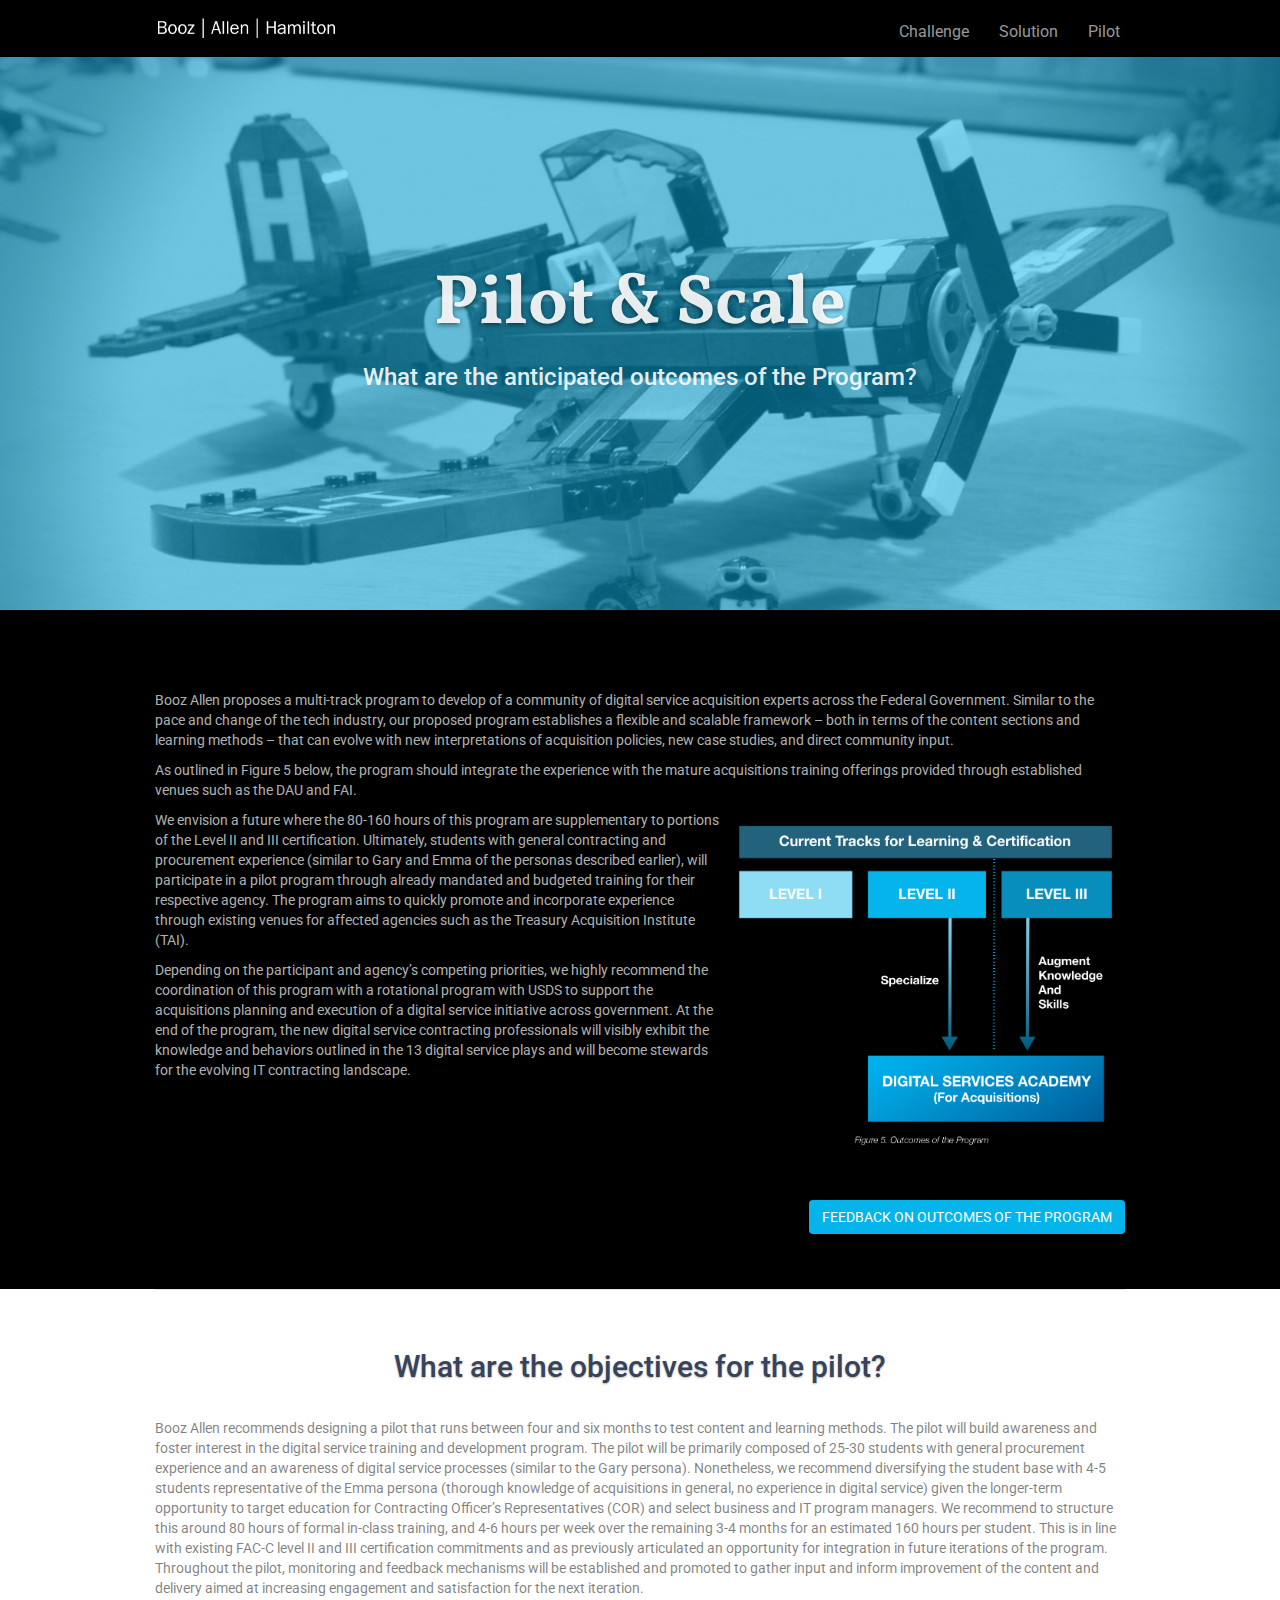
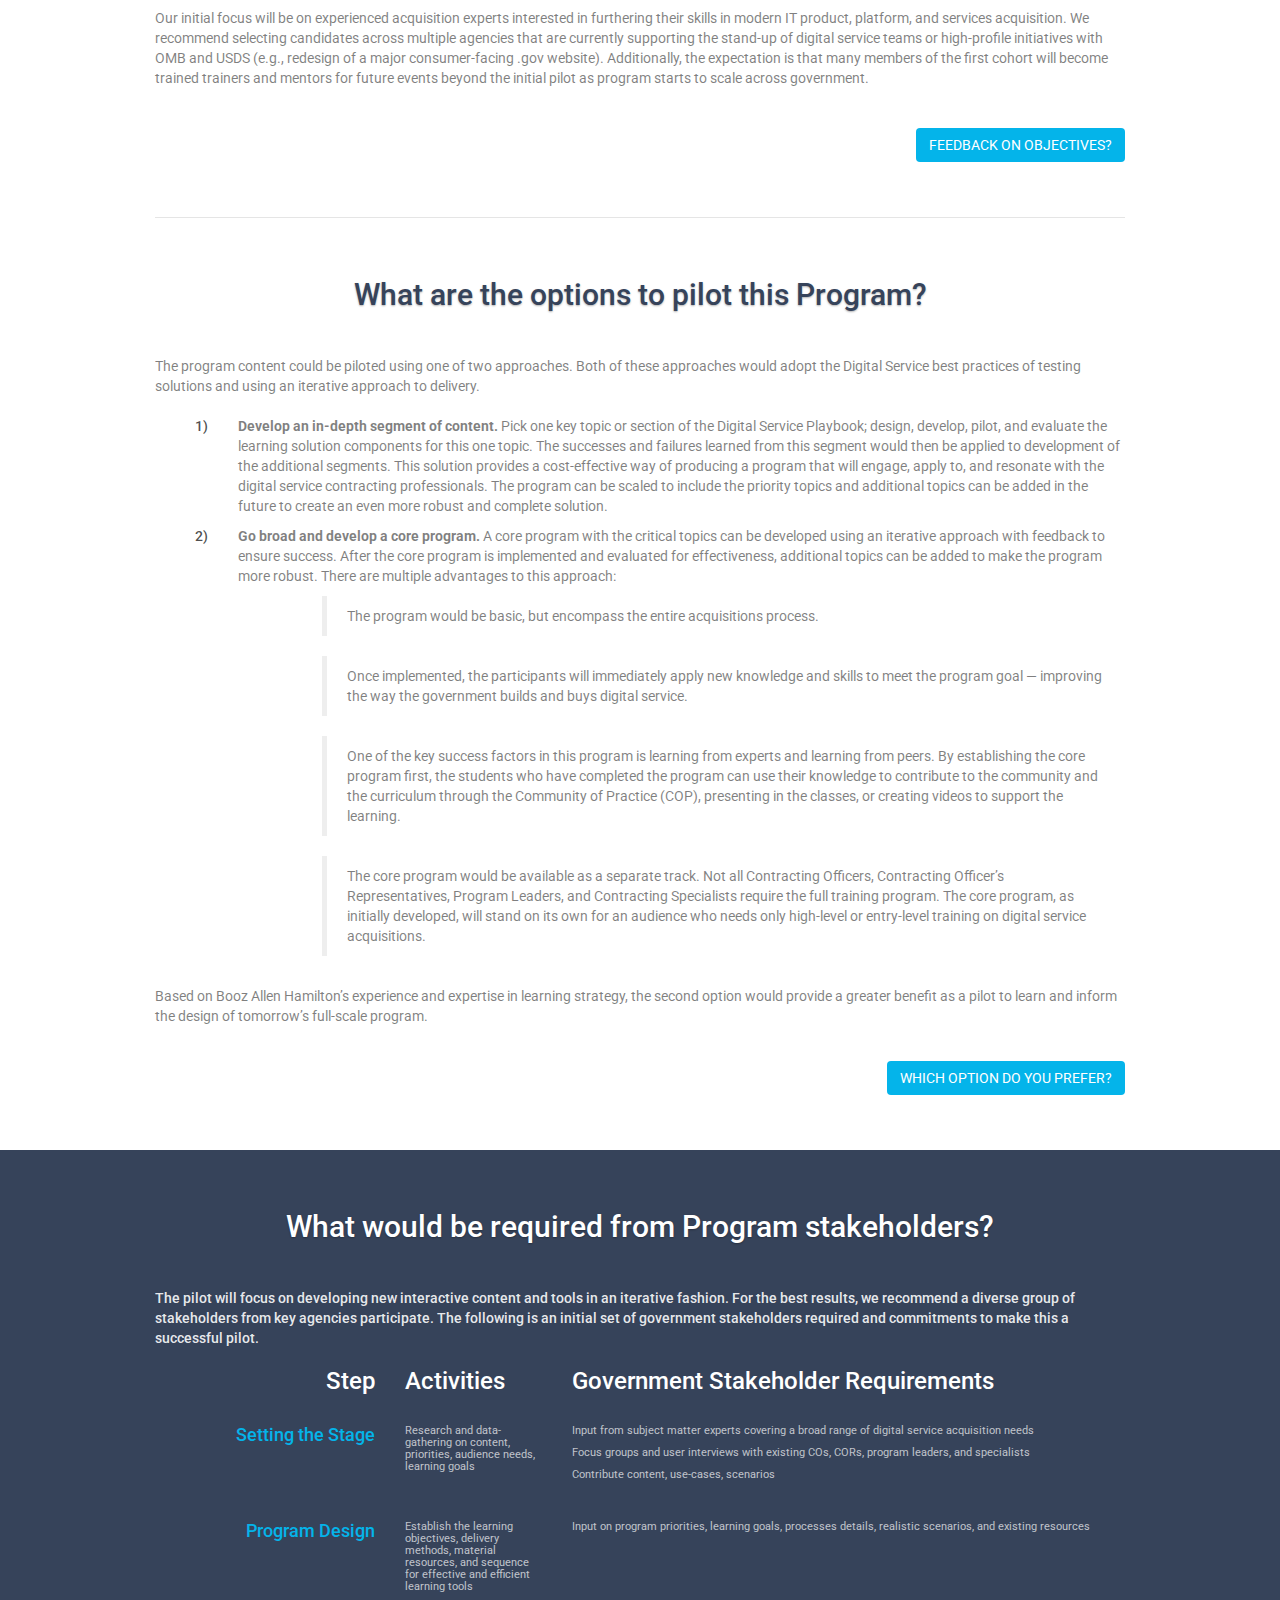
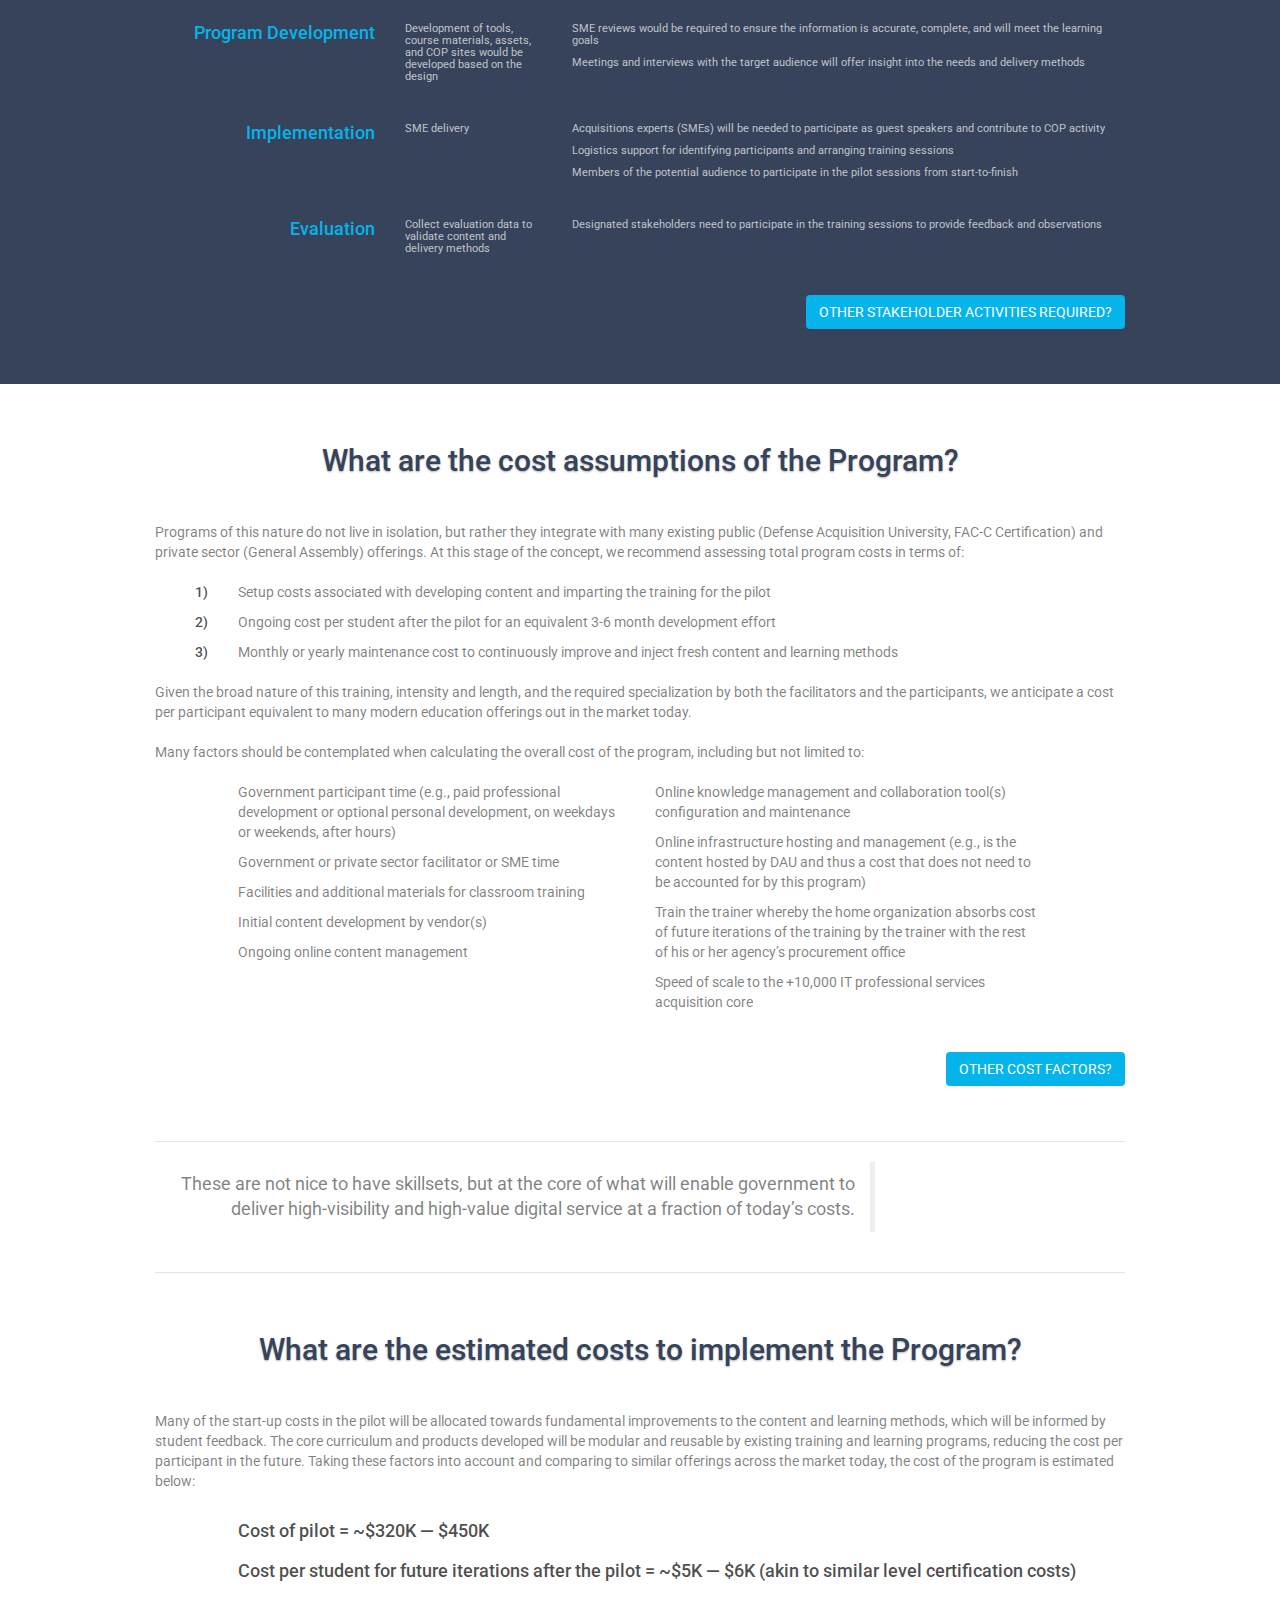
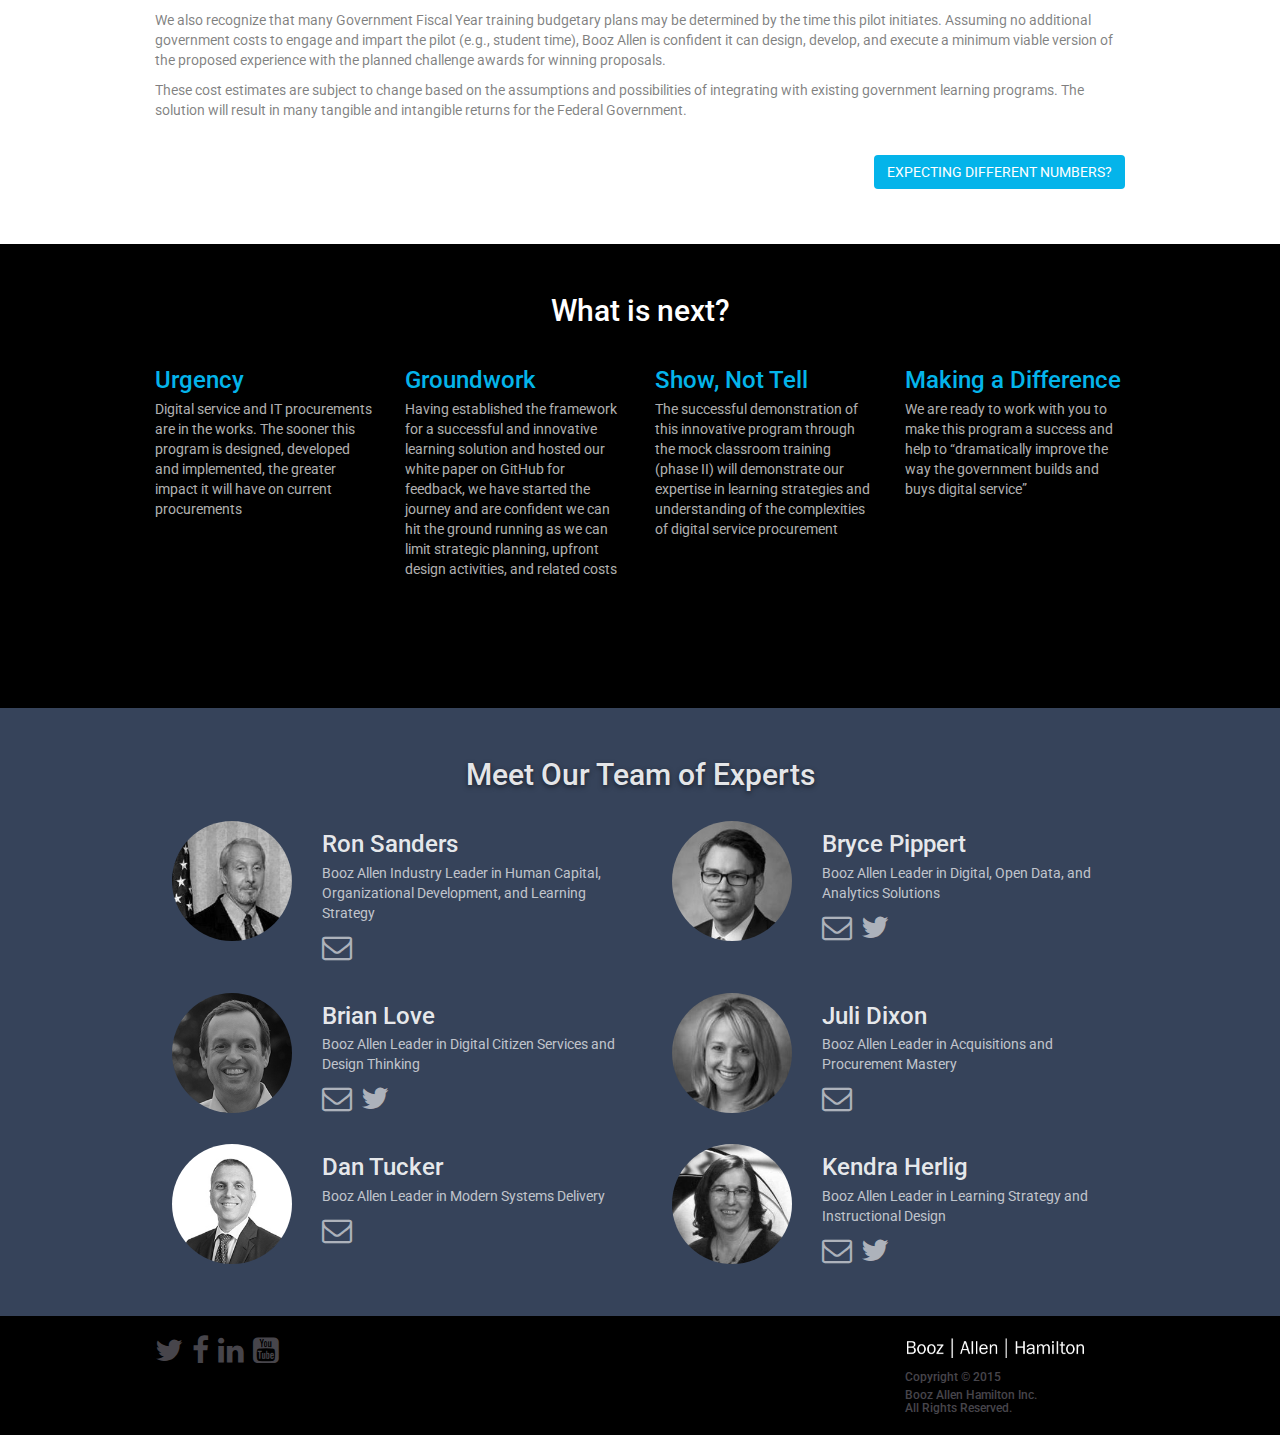
==== pilot.html @ 26b8531f "initial site upload" ====
<!doctype html>
<html>
<head>
    <meta charset="utf-8">
    <meta name="keywords" content="">
    <meta name="description" content="">
    <link rel="shortcut icon" type="image/png" href="favicon.png" />
    <meta name="viewport" content="width=device-width, initial-scale=1, user-scalable=0">
    <link rel="stylesheet" type="text/css" href="./css/bootstrap.css">
    <link rel="stylesheet" id="ppstyle" type="text/css" href="style.css">
    <link rel='stylesheet' href='./css/font-awesome.min.css'/><link href='http://fonts.googleapis.com/css?family=Roboto&subset=latin,latin-ext' rel='stylesheet' type='text/css'>
<link href='http://fonts.googleapis.com/css?family=Vollkorn&subset=latin,latin-ext' rel='stylesheet' type='text/css'>
    <script src="./js/jquery-2.1.0.min.js"></script>
    <script src="./js/bootstrap.js"></script>
    <script src="./js/blocs.js"></script>
    
    <title>Pilot - Digital Academy</title>
</head>
<body>
<!-- Main container -->
<div class="page-container">
    <!-- Navigation Bloc --><div id="b-nav" class="bloc-container">
	<div id="bloc-nav" class="d-mode">
		<div class="bloc bgc-black d-bloc" id="nav-bloc">
			<div class="container">
				<nav class="navbar row">
					<div class="navbar-header">
						<a class="navbar-brand" href="index.html"><img src="img/booz-allen-logo.png" height="25px" /></a>
						<button id="nav-toggle" type="button" class="ui-navbar-toggle navbar-toggle" data-toggle="collapse" data-target=".navbar-1">
							<span class="sr-only">Toggle navigation</span><span class="icon-bar"></span><span class="icon-bar"></span><span class="icon-bar"></span>
						</button>
					</div>
					<div class="collapse navbar-collapse navbar-1">
						<ul class="site-navigation nav navbar-nav">
							<li>
								<a href="index.html">Challenge</a>
							</li>
							<li>
								<a href="solution.html">Solution</a>
							</li>
							<li>
								<a href="pilot.html">Pilot</a>
							</li>
						</ul>
					</div>
				</nav>
			</div>
		</div>
	</div>
</div><!-- Navigation Bloc END --><!-- home-hero --><div class="bloc bgc-black b-parallax bg-pilot-blue3 d-bloc" id="home-hero">
	<div class="container bloc-xxl">
		<div class="row">
			<div class="col-sm-12">
				<h1 class="mg-md text-center  lg-shadow">
					<strong>Pilot &amp; Scale</strong>
				</h1>
				<h3 class="mg-md text-center">
					What are the anticipated outcomes of the Program?
				</h3>
			</div>
		</div>
	</div>
</div><!-- home-hero END --><!-- main-one --><div class="bloc bgc-black d-bloc" id="main-one">
	<div class="container bloc-md">
		<div class="row voffset">
			<div class="col-sm-12">
				<p class="text-left">
					Booz Allen proposes a multi-track program to develop of a community of digital service acquisition experts across the Federal Government. Similar to the pace and change of the tech industry, our proposed program establishes a flexible and scalable framework – both in terms of the content sections and learning methods – that can evolve with new interpretations of acquisition policies, new case studies, and direct community input.
				</p>
				<p class="text-left">
					As outlined in Figure 5 below, the program should integrate the experience with the mature acquisitions training offerings provided through established venues such as the DAU and FAI.
				</p><img src="img/OFPP-graphics-fig5-v11-02.png" class="img-responsive pull-right" width="400px" />
				<p class="text-left">
					We envision a future where the 80-160 hours of this program are supplementary to portions of the Level II and III certification. Ultimately, students with general contracting and procurement experience (similar to Gary and Emma of the personas described earlier), will participate in a pilot program through already mandated and budgeted training for their respective agency. The program aims to quickly promote and incorporate experience through existing venues for affected agencies such as the Treasury Acquisition Institute (TAI).
				</p>
				<p class="text-left">
					Depending on the participant and agency&rsquo;s competing priorities, we highly recommend the coordination of this program with a rotational program with USDS to support the acquisitions planning and execution of a digital service initiative across government. At the end of the program, the new digital service contracting professionals will visibly exhibit the knowledge and behaviors outlined in the 13 digital service plays and will become stewards for the evolving IT contracting landscape.
				</p>
			</div>
		</div>
		<div class="row voffset">
			<div class="col-sm-12">
				<a href="http://www.post.com/" class="btn  pull-right btn-cyan-process" data-placement="top" data-toggle="tooltip" title="Submit them here!" target="_blank">FEEDBACK ON OUTCOMES OF THE PROGRAM</a>
			</div>
		</div>
	</div>
</div><!-- main-one END --><!-- bloc-28 --><div class="bloc bgc-white l-bloc" id="bloc-28">
	<div class="container bloc-md b-divider">
		<div class="row">
			<div class="col-sm-12">
				<h2 class="text-center sm-shadow mg-sm tc-charcoal">
					What are the objectives for the pilot?
				</h2>
			</div>
		</div>
		<div class="row voffset">
			<div class="col-sm-12">
				<p class="text-left">
					Booz Allen recommends designing a pilot that runs between four and six months to test content and learning methods. The pilot will build awareness and foster interest in the digital service training and development program. The pilot will be primarily composed of 25-30 students with general procurement experience and an awareness of digital service processes (similar to the Gary persona). Nonetheless, we recommend diversifying the student base with 4-5 students representative of the Emma persona (thorough knowledge of acquisitions in general, no experience in digital service) given the longer-term opportunity to target education for Contracting Officer&rsquo;s Representatives (COR) and select business and IT program managers. We recommend to structure this around 80 hours of formal in-class training, and 4-6 hours per week over the remaining 3-4 months for an estimated 160 hours per student. This is in line with existing FAC-C level II and III certification commitments and as previously articulated an opportunity for integration in future iterations of the program. Throughout the pilot, monitoring and feedback mechanisms will be established and promoted to gather input and inform improvement of the content and delivery aimed at increasing engagement and satisfaction for the next iteration.
				</p>
				<p class="text-left">
					Our initial focus will be on experienced acquisition experts interested in furthering their skills in modern IT product, platform, and services acquisition. We recommend selecting candidates across multiple agencies that are currently supporting the stand-up of digital service teams or high-profile initiatives with OMB and USDS (e.g., redesign of a major consumer-facing .gov website). Additionally, the expectation is that many members of the first cohort will become trained trainers and mentors for future events beyond the initial pilot as program starts to scale across government.
				</p>
			</div>
		</div>
		<div class="row voffset">
			<div class="col-sm-12">
				<a href="http://www.post.com/" class="btn  pull-right btn-cyan-process" data-placement="top" data-toggle="tooltip" title="Submit them here!" target="_blank">FEEDBACK ON OBJECTIVES?</a>
			</div>
		</div>
	</div>
</div><!-- bloc-28 END --><!-- bloc-29 --><div class="bloc bgc-white l-bloc" id="bloc-29">
	<div class="container bloc-md">
		<div class="row">
			<div class="col-sm-12">
				<h2 class="text-center sm-shadow mg-sm tc-charcoal">
					What are the options to pilot this Program?
				</h2>
			</div>
		</div>
		<div class="row voffset">
			<div class="col-sm-12">
				<p class="text-left mg-md ">
					The program content could be piloted using one of two approaches. Both of these approaches would adopt the Digital Service best practices of testing solutions and using an iterative approach to delivery.
				</p>
			</div>
		</div>
		<div class="row">
			<div class="col-sm-1">
				<h4 class="text-right mg-clear ">
					1)
				</h4>
			</div>
			<div class="col-sm-11">
				<p class="text-left ">
					<strong>Develop an in-depth segment of content.</strong> Pick one key topic or section of the Digital Service Playbook; design, develop, pilot, and evaluate the learning solution components for this one topic. The successes and failures learned from this segment would then be applied to development of the additional segments. This solution provides a cost-effective way of producing a program that will engage, apply to, and resonate with the digital service contracting professionals. The program can be scaled to include the priority topics and additional topics can be added in the future to create an even more robust and complete solution.
				</p>
			</div>
		</div>
		<div class="row">
			<div class="col-sm-1">
				<h4 class="text-right mg-clear ">
					2)
				</h4>
			</div>
			<div class="col-sm-11">
				<p class="text-left ">
					<strong>Go broad and develop a core program.</strong> A core program with the critical topics can be developed using an iterative approach with feedback to ensure success. After the core program is implemented and evaluated for effectiveness, additional topics can be added to make the program more robust. There are multiple advantages to this approach:
				</p>
			</div>
		</div>
		<div class="row">
			<div class="col-sm-2">
				<h4 class="text-right mg-clear ">
				</h4>
			</div>
			<div class="col-sm-10">
				<blockquote>
					<p class=" text-left">
						The program would be basic, but encompass the entire acquisitions process.
					</p>
				</blockquote>
				<blockquote>
					<p class=" text-left">
						Once implemented, the participants will immediately apply new knowledge and skills to meet the program goal — improving the way the government builds and buys digital service.
					</p>
				</blockquote>
				<blockquote>
					<p class=" text-left">
						One of the key success factors in this program is learning from experts and learning from peers. By establishing the core program first, the students who have completed the program can use their knowledge to contribute to the community and the curriculum through the Community of Practice (COP), presenting in the classes, or creating videos to support the learning.
					</p>
				</blockquote>
				<blockquote>
					<p class=" text-left">
						The core program would be available as a separate track. Not all Contracting Officers, Contracting Officer&rsquo;s Representatives, Program Leaders, and Contracting Specialists require the full training program. The core program, as initially developed, will stand on its own for an audience who needs only high-level or entry-level training on digital service acquisitions.
					</p>
				</blockquote>
			</div>
		</div>
		<div class="row">
			<div class="col-sm-12">
				<p class="text-left  mg-sm">
					Based on Booz Allen Hamilton&rsquo;s experience and expertise in learning strategy, the second option would provide a greater benefit as a pilot to learn and inform the design of tomorrow&rsquo;s full-scale program.
				</p>
			</div>
		</div>
		<div class="row voffset">
			<div class="col-sm-12">
				<a href="http://www.post.com/" class="btn  pull-right btn-cyan-process" data-placement="top" data-toggle="tooltip" title="Submit them here!" target="_blank">WHICH OPTION DO YOU PREFER?</a>
			</div>
		</div>
	</div>
</div><!-- bloc-29 END --><!-- bloc-30 --><div class="bloc bgc-charcoal d-bloc" id="bloc-30">
	<div class="container bloc-md">
		<div class="row">
			<div class="col-sm-12">
				<h2 class="text-center sm-shadow mg-sm tc-white">
					What would be required from Program stakeholders?
				</h2>
			</div>
		</div>
		<div class="row voffset">
			<div class="col-sm-12">
				<h5 class="mg-md ">
					The pilot will focus on developing new interactive content and tools in an iterative fashion. For the best results, we recommend a diverse group of stakeholders from key agencies participate. The following is an initial set of government stakeholders required and commitments to make this a successful pilot.
				</h5>
			</div>
		</div>
		<div class="row">
			<div class="col-sm-3">
				<h3 class="mg-clear text-right tc-white">
					Step
				</h3>
			</div>
			<div class="col-sm-2">
				<h3 class="mg-clear tc-white">
					Activities
				</h3>
			</div>
			<div class="col-sm-7">
				<h3 class="mg-clear tc-white">
					Government Stakeholder Requirements
				</h3>
			</div>
		</div>
		<div class="row voffset">
			<div class="col-sm-3">
				<h4 class="text-right tc-cyan-process mg-clear">
					Setting the Stage
				</h4>
			</div>
			<div class="col-sm-2">
				<p>
					Research and data-gathering on content, priorities, audience needs, learning goals
				</p>
			</div>
			<div class="col-sm-7">
				<p>
					Input from subject matter experts covering a broad range of digital service acquisition needs
				</p>
				<p>
					Focus groups and user interviews with existing COs, CORs, program leaders, and specialists
				</p>
				<p>
					Contribute content, use-cases, scenarios
				</p>
			</div>
		</div>
		<div class="row voffset">
			<div class="col-sm-3">
				<h4 class="text-right mg-clear tc-cyan-process">
					Program Design
				</h4>
			</div>
			<div class="col-sm-2">
				<p class=" mg-clear">
					Establish the learning objectives, delivery methods, material resources, and sequence for effective and efficient learning tools
				</p>
			</div>
			<div class="col-sm-7">
				<p>
					Input on program priorities, learning goals, processes details, realistic scenarios, and existing resources
				</p>
			</div>
		</div>
		<div class="row voffset">
			<div class="col-sm-3">
				<h4 class="text-right mg-clear tc-cyan-process">
					Program Development
				</h4>
			</div>
			<div class="col-sm-2">
				<p>
					Development of tools, course materials, assets, and COP sites would be developed based on the design
				</p>
			</div>
			<div class="col-sm-7">
				<p>
					SME reviews would be required to ensure the information is accurate, complete, and will meet the learning goals
				</p>
				<p>
					Meetings and interviews with the target audience will offer insight into the needs and delivery methods
				</p>
			</div>
		</div>
		<div class="row voffset">
			<div class="col-sm-3">
				<h4 class="text-right mg-clear tc-cyan-process">
					Implementation
				</h4>
			</div>
			<div class="col-sm-2">
				<p>
					SME delivery
				</p>
			</div>
			<div class="col-sm-7">
				<p>
					Acquisitions experts (SMEs) will be needed to participate as guest speakers and contribute to COP activity
				</p>
				<p>
					Logistics support for identifying participants and arranging training sessions
				</p>
				<p>
					Members of the potential audience to participate in the pilot sessions from start-to-finish
				</p>
			</div>
		</div>
		<div class="row voffset">
			<div class="col-sm-3">
				<h4 class="text-right mg-clear tc-cyan-process">
					Evaluation
				</h4>
			</div>
			<div class="col-sm-2">
				<p>
					Collect evaluation data to validate content and delivery methods
				</p>
			</div>
			<div class="col-sm-7">
				<p>
					Designated stakeholders need to participate in the training sessions to provide feedback and observations
				</p>
			</div>
		</div>
		<div class="row voffset">
			<div class="col-sm-12">
				<a href="http://www.post.com/" class="btn  pull-right btn-cyan-process" data-placement="top" data-toggle="tooltip" title="Submit them here!" target="_blank">OTHER STAKEHOLDER ACTIVITIES REQUIRED?</a>
			</div>
		</div>
	</div>
</div><!-- bloc-30 END --><!-- bloc-31 --><div class="bloc bgc-white l-bloc" id="bloc-31">
	<div class="container bloc-md">
		<div class="row">
			<div class="col-sm-12">
				<h2 class="text-center sm-shadow mg-sm tc-charcoal">
					What are the cost assumptions of the Program?
				</h2>
			</div>
		</div>
		<div class="row voffset">
			<div class="col-sm-12">
				<p class="text-left mg-md">
					Programs of this nature do not live in isolation, but rather they integrate with many existing public (Defense Acquisition University, FAC-C Certification) and private sector (General Assembly) offerings. At this stage of the concept, we recommend assessing total program costs in terms of:
				</p>
			</div>
		</div>
		<div class="row">
			<div class="col-sm-1">
				<h4 class="text-right mg-clear ">
					1)
				</h4>
			</div>
			<div class="col-sm-11">
				<p class="text-left">
					Setup costs associated with developing content and imparting the training for the pilot
				</p>
			</div>
		</div>
		<div class="row">
			<div class="col-sm-1">
				<h4 class="text-right mg-clear ">
					2)
				</h4>
			</div>
			<div class="col-sm-11">
				<p class="text-left">
					Ongoing cost per student after the pilot for an equivalent 3-6 month development effort
				</p>
			</div>
		</div>
		<div class="row">
			<div class="col-sm-1">
				<h4 class="text-right mg-clear ">
					3)
				</h4>
			</div>
			<div class="col-sm-11">
				<p class="text-left">
					Monthly or yearly maintenance cost to continuously improve and inject fresh content and learning methods
				</p>
			</div>
		</div>
		<div class="row">
			<div class="col-sm-12">
				<p class="text-left mg-md">
					Given the broad nature of this training, intensity and length, and the required specialization by both the facilitators and the participants, we anticipate a cost per participant equivalent to many modern education offerings out in the market today.
				</p>
				<p class="text-left mg-md">
					Many factors should be contemplated when calculating the overall cost of the program, including but not limited to:
				</p>
			</div>
		</div>
		<div class="row">
			<div class="col-sm-11 col-sm-4 col-sm-113 col-sm-114114 col-sm-114113114113 col-sm-1">
				<h4 class="mg-md ">
				</h4>
			</div>
			<div class="col-sm-5">
				<p class="text-left">
					Government participant time (e.g., paid professional development or optional personal development, on weekdays or weekends, after hours)
				</p>
				<p class="text-left">
					Government or private sector facilitator or SME time
				</p>
				<p class="text-left">
					Facilities and additional materials for classroom training
				</p>
				<p class="text-left">
					Initial content development by vendor(s)
				</p>
				<p class="text-left">
					Ongoing online content management
				</p>
			</div>
			<div class="col-sm-5">
				<p class="text-left">
					Online knowledge management and collaboration tool(s) configuration and maintenance
				</p>
				<p class="text-left">
					Online infrastructure hosting and management (e.g., is the content hosted by DAU and thus a cost that does not need to be accounted for by this program)
				</p>
				<p class="text-left">
					Train the trainer whereby the home organization absorbs cost of future iterations of the training by the trainer with the rest of his or her agency&rsquo;s procurement office
				</p>
				<p class="text-left">
					Speed of scale to the +10,000 IT professional services acquisition core
				</p>
			</div>
		</div>
		<div class="row voffset">
			<div class="col-sm-12">
				<a href="http://www.post.com/" class="btn  pull-right btn-cyan-process" data-placement="top" data-toggle="tooltip" title="Submit them here!" target="_blank">OTHER COST FACTORS?</a>
			</div>
		</div>
	</div>
</div><!-- bloc-31 END --><!-- bloc-32 --><div class="bloc l-bloc bgc-white" id="bloc-32">
	<div class="container bloc-sm b-divider">
		<div class="row">
			<div class="col-sm-9">
				<blockquote class="blockquote-reverse">
					<p>
						These are not nice to have skillsets, but at the core of what will enable government to deliver high-visibility and high-value digital service at a fraction of today&rsquo;s costs.
					</p>
				</blockquote>
			</div>
			<div class="col-sm-3">
				<h1 class="mg-md">
				</h1>
			</div>
		</div>
	</div>
</div><!-- bloc-32 END --><!-- bloc-33 --><div class="bloc bgc-white l-bloc" id="bloc-33">
	<div class="container bloc-md">
		<div class="row">
			<div class="col-sm-12">
				<h2 class="text-center sm-shadow mg-sm tc-charcoal">
					What are the estimated costs to implement the Program?
				</h2>
			</div>
		</div>
		<div class="row voffset">
			<div class="col-sm-12">
				<p class="text-left mg-md">
					Many of the start-up costs in the pilot will be allocated towards fundamental improvements to the content and learning methods, which will be informed by student feedback. The core curriculum and products developed will be modular and reusable by existing training and learning programs, reducing the cost per participant in the future. Taking these factors into account and comparing to similar offerings across the market today, the cost of the program is estimated below:
				</p>
			</div>
		</div>
		<div class="row">
			<div class="col-sm-1">
				<h4 class="text-right mg-clear">
				</h4>
			</div>
			<div class="col-sm-11">
				<h4 class="mg-md">
					Cost of pilot = ~$320K — $450K
				</h4>
				<h4 class="mg-md">
					Cost per student for future iterations after the pilot = ~$5K — $6K (akin to similar level certification costs)
				</h4>
			</div>
		</div>
		<div class="row">
			<div class="col-sm-12">
				<p class="text-left mg-sm">
					We also recognize that many Government Fiscal Year training budgetary plans may be determined by the time this pilot initiates. Assuming no additional government costs to engage and impart the pilot (e.g., student time), Booz Allen is confident it can design, develop, and execute a minimum viable version of the proposed experience with the planned challenge awards for winning proposals.
				</p>
				<p class="text-left mg-sm">
					These cost estimates are subject to change based on the assumptions and possibilities of integrating with existing government learning programs. The solution will result in many tangible and intangible returns for the Federal Government.
				</p>
			</div>
		</div>
		<div class="row voffset">
			<div class="col-sm-12">
				<a href="http://www.post.com/" class="btn  pull-right btn-cyan-process" data-placement="top" data-toggle="tooltip" title="Submit them here!" target="_blank">EXPECTING DIFFERENT NUMBERS?</a>
			</div>
		</div>
	</div>
</div><!-- bloc-33 END --><!-- bloc-34 --><div class="bloc bgc-black d-bloc" id="bloc-34">
	<div class="container bloc-md">
		<div class="row">
			<div class="col-sm-12">
				<h2 class="text-center sm-shadow mg-clear tc-white">
					What is next?
				</h2>
			</div>
		</div>
		<div class="row voffset">
			<div class="col-sm-3">
				<h3 class="tc-cyan-process mg-sm">
					Urgency
				</h3>
				<p>
					Digital service and IT procurements are in the works. The sooner this program is designed, developed and implemented, the greater impact it will have on current procurements
				</p>
			</div>
			<div class="col-sm-3">
				<h3 class="tc-cyan-process mg-sm">
					Groundwork
				</h3>
				<p>
					Having established the framework for a successful and innovative learning solution and hosted our white paper on GitHub for feedback, we have started the journey and are confident we can hit the ground running as we can limit strategic planning, upfront design activities, and related costs
				</p>
			</div>
			<div class="col-sm-3">
				<h3 class="tc-cyan-process mg-sm">
					Show, Not Tell
				</h3>
				<p>
					The successful demonstration of this innovative program through the mock classroom training (phase II) will demonstrate our expertise in learning strategies and understanding of the complexities of digital service procurement
				</p>
			</div>
			<div class="col-sm-3">
				<h3 class="tc-cyan-process mg-sm">
					Making a Difference
				</h3>
				<p>
					We are ready to work with you to make this program a success and help to “dramatically improve the way the government builds and buys digital service”
				</p>
			</div>
		</div>
	</div>
</div><!-- bloc-34 END --><!-- cta --><div class="bloc bgc-black d-bloc" id="cta">
	<div class="container">
		<div class="row">
			<div class="col-sm-12">
				<h1 class="mg-md tc-black">
					.
				</h1>
			</div>
		</div>
	</div>
</div><!-- cta END --><!-- contacts --><div class="bloc bgc-charcoal d-bloc" id="contacts">
	<div class="container bloc-md">
		<div class="row">
			<div class="col-sm-12">
				<h2 class="text-center mg-clear lg-shadow">
					Meet Our Team of Experts
				</h2>
			</div>
		</div>
		<div class="row voffset">
			<div class="col-sm-2">
				<img src="img/Ron.jpg" class="img-responsive img-circle pull-right" width="120px" />
			</div>
			<div class="col-sm-4">
				<h3 class="mg-sm">
					Ron Sanders
				</h3>
				<p>
					Booz Allen Industry Leader in Human Capital, Organizational Development, and Learning Strategy
				</p> <a href="mailto:sanders_ron@bah.com" target="_blank"><span class="fa fa-envelope-o icon icon-mail icon-md pull-left"></span></a>
			</div>
			<div class="col-sm-2">
				<img src="img/Bryce.jpg" class="img-responsive img-circle pull-right" width="120px" />
			</div>
			<div class="col-sm-4">
				<h3 class="mg-sm">
					Bryce Pippert
				</h3>
				<p>
					Booz Allen Leader in Digital, Open Data, and Analytics Solutions
				</p> <a href="mailto:pippert_bryce@bah.com" target="_blank"><span class="fa fa-envelope-o icon icon-mail icon-md pull-left"></span></a><a href="https://twitter.com/brycepippert" target="_blank"><span class="fa fa-twitter icon-md pull-left"></span></a>
			</div>
		</div>
		<div class="row voffset">
			<div class="col-sm-2">
				<img src="img/Brian.jpg" class="img-responsive img-circle pull-right" width="120px" />
			</div>
			<div class="col-sm-4">
				<h3 class="mg-sm">
					Brian Love
				</h3>
				<p>
					Booz Allen Leader in Digital Citizen Services and Design Thinking
				</p><a href="mailto:love_brian@bah.com" target="_blank"><span class="fa fa-envelope-o icon icon-mail icon-md pull-left"></span></a><a href="https://twitter.com/blovelax" target="_blank"><span class="fa fa-twitter icon-md pull-left"></span></a>
			</div>
			<div class="col-sm-2">
				<img src="img/Juli.jpg" class="img-responsive img-circle pull-right" width="120px" />
			</div>
			<div class="col-sm-4">
				<h3 class="mg-sm">
					Juli Dixon
				</h3>
				<p>
					Booz Allen Leader in Acquisitions and Procurement Mastery
				</p><a href="mailto:dixon_juli@bah.com" target="_blank"><span class="fa fa-envelope-o icon icon-mail icon-md pull-left"></span></a><a href="https://twitter.com/blovelax" target="_blank"></a>
			</div>
		</div>
		<div class="row voffset">
			<div class="col-sm-2">
				<img src="img/Dan.jpg" class="img-responsive img-circle pull-right" width="120px" />
			</div>
			<div class="col-sm-4">
				<h3 class="mg-sm">
					Dan Tucker
				</h3>
				<p>
					Booz Allen Leader in Modern Systems Delivery
				</p><a href="mailto:tucker_dan@bah.com" target="_blank"></a><a href="mailto:tucker_dan@bah.com" target="_blank"><span class="fa fa-envelope-o icon icon-mail icon-md pull-left"></span></a>
			</div>
			<div class="col-sm-2">
				<img src="img/Kendra.jpg" class="img-responsive img-circle pull-right" width="120px" />
			</div>
			<div class="col-sm-4">
				<h3 class="mg-sm">
					Kendra Herlig
				</h3>
				<p>
					Booz Allen Leader in Learning Strategy and Instructional Design
				</p><a href="mailto:herlig_kendra@bah.com" target="_blank"><span class="fa fa-envelope-o icon-md pull-left"></span></a><a href="https://twitter.com/kherlig/" target="_blank"><span class="fa fa-twitter icon-md pull-left"></span></a>
			</div>
		</div>
	</div>
</div><!-- contacts END --><!-- ScrollToTop Button --><a class="bloc-button btn btn-d scrollToTop" onclick="scrollToTarget('1')"><span class="fa fa-chevron-up"></span></a><!-- ScrollToTop Button END--><!-- Footer - footer --><div class="bloc bgc-black d-bloc" id="footer">
	<div class="container bloc-sm">
		<div class="row">
			<div class="col-sm-3">
				<a href="http://www.twitter.com/BoozAllen/" target="_blank"><span class="fa fa-twitter icon-md pull-left icon-outer-space"></span></a><a href="http://www.facebook.com/boozallen/" target="_blank"><span class="fa fa-facebook icon-md pull-left icon-outer-space"></span></a><a href="http://www.linkedin.com/companies/booz-allen-hamilton/custom?trk=copro_tab" target="_blank"><span class="fa fa-linkedin icon-md pull-left icon-outer-space"></span></a><a href="http://www.youtube.com/boozallen/" target="_blank"><span class="fa fa-youtube-square icon-md pull-left icon-outer-space"></span></a>
			</div>
			<div class="col-sm-3">
				<h3 class="mg-md">
				</h3>
			</div>
			<div class="col-sm-3">
				<h3 class="mg-md">
				</h3>
			</div>
			<div class="col-sm-3">
				<a href="http://www.boozallen.com/" target="_blank"><img src="img/booz-allen-logo.png" height="25px" /></a>
				<h6 class="text-left mg-sm tc-outer-space">
					Copyright © 2015
				</h6>
				<h6 class="text-left mg-clear tc-outer-space">
					Booz Allen Hamilton Inc.
				</h6>
				<h6 class="text-left mg-clear tc-outer-space">
					All Rights Reserved.
				</h6>
			</div>
		</div>
	</div>
</div><!-- Footer - footer END -->
</div>
<!-- Main container END -->

</body>
    
<!-- Google Analytics -->

<!-- Google Analytics END -->

</html>
---- style.css ----
/*-----------------------------------------------------------------------------------*/
/*	    Digital Academy_v11
/*      Built with Blocs
/*-----------------------------------------------------------------------------------*/

body{
	margin:0;
	padding:0;
    background:#FFF;
    overflow-x:hidden;
    -webkit-font-smoothing: antialiased;
}
a:hover{text-decoration: none; cursor:pointer;}

button{outline: none!important;} /* Prevent ugly blue glow on chrome and safari */


a{
	color:lor:#8EDDF5!important;
}
 a:hover{
	color:#000000!important;
	 text-decoration: none;
	 cursor:pointer;
}



/* Globals type styling */
 h1, h2, h3, h4, h5, h6, p, label, .btn, a{
	font-family:Roboto;
}


/* Site container width */

.container{
	max-width:970px;
}

/* = Blocs
-------------------------------------------------------------- */

.bloc{
	width:100%;
	clear:both;
	background: 50% 50% no-repeat;
	padding:0 50px;
	-webkit-background-size: cover;
	-moz-background-size: cover;
	-o-background-size: cover;
	background-size: cover;
}
.bloc .container{
	padding-left:0;
	padding-right:0;
}


/* Sizes */

.bloc-xxl{
	padding:200px 50px;
}
.bloc-lg{
	padding:100px 50px;
}
.bloc-md{
	padding:50px;
}
.bloc-sm{
	padding:20px 50px;
}


/* Background Effects */

.b-parallax{
	background-attachment:fixed;
}


/* Dark theme */

.d-bloc{
	color:rgba(255,255,255,.7);
}
.d-bloc button:hover{
	color:rgba(255,255,255,.9);
}
.d-bloc h1, .d-bloc h2, .d-bloc h3, .d-bloc h4,.d-bloc h5, .d-bloc h6, .d-bloc .ico{
	color:rgba(255,255,255,.9);
}
.d-bloc .icon-round,.d-bloc .icon-square,.d-bloc .icon-rounded,.d-bloc .icon-semi-rounded-a,.d-bloc .icon-semi-rounded-b{
	border-color:rgba(255,255,255,.9);
}
.d-bloc .divider-h span{
	border-color:rgba(255,255,255,.2);
}
.d-bloc a{
	color:rgba(255,255,255,.6);
}
.d-bloc a:hover{
	color:rgba(255,255,255,1);
}
.d-bloc .navbar-toggle .icon-bar{
	background:rgba(255,255,255,1);
}
.d-bloc .btn-wire,.d-bloc .btn-wire:hover{
	color:rgba(255,255,255,1);
	border-color:rgba(255,255,255,1);
}
.d-bloc .panel{
	color:rgba(0,0,0,.5);
}
.d-bloc .panel button:hover{
	color:rgba(0,0,0,.7);
}
.d-bloc .panel h1,.d-bloc .panel h2, .d-bloc .panel h3, .d-bloc .panel h4, .d-bloc .panel h5, .d-bloc .panel h6, .d-bloc .ico{
	color:rgba(0,0,0,.7);
}
.d-bloc .panel icon{
	border-color:rgba(0,0,0,.7);
}
.d-bloc .panel .divider-h span{
	border-color:rgba(0,0,0,.1);
}
.d-bloc .panel a{
	color:rgba(0,0,0,.6);
}
.d-bloc .panel a:hover{
	color:rgba(0,0,0,1);
}
.d-bloc .panel .btn-wire, .d-bloc .panel .btn-wire:hover{
	color:rgba(0,0,0,.7);
	border-color:rgba(0,0,0,.3);
}


/* Light theme */

.l-bloc{
	color:rgba(0,0,0,.5);
}
.l-bloc button:hover{
	color:rgba(0,0,0,.7);
}
.l-bloc h1,.l-bloc h2,.l-bloc h3,.l-bloc h4,.l-bloc h5, .l-bloc h6, .l-bloc .ico{
	color:rgba(0,0,0,.7);
}
.l-bloc .icon-round,.l-bloc .icon-square,.l-bloc .icon-rounded,.l-bloc .icon-semi-rounded-a,.l-bloc .icon-semi-rounded-b{
	border-color:rgba(0,0,0,.7);
}
.l-bloc .divider-h span{
	border-color:rgba(0,0,0,.1);
}
.l-bloc a{
	color:rgba(0,0,0,.6);
}
.l-bloc a:hover{
	color:rgba(0,0,0,1);
}
.l-bloc .navbar-toggle .icon-bar{
	color:rgba(0,0,0,.6);
}
.l-bloc .btn-wire, .l-bloc .btn-wire:hover{
	color:rgba(0,0,0,.7);
	border-color:rgba(0,0,0,.3);
}

/* Row Margin Offsets */

.voffset{
	margin-top:30px;
}
.voffset-md{
	margin-top:50px;
}
/* Dividers */

.b-divider{
	border-top:1px solid rgba(0,0,0,.1);
	border-bottom:1px solid rgba(0,0,0,.1);
}

/* Bloc text custom styling */

#home-hero h1{
	font-size: 70px;
	font-weight: 700;
	font-family: Vollkorn;
}
#bloc-5 h3{
	font-size: 20px;
	line-height: 30px;
}
#bloc-12 h1{
	font-size: 70px;
	font-weight: 700;
	font-family: Vollkorn;
}
#main-one h4{
	line-height: 22px;
}
#main-one h3{
	line-height: 30px;
}
#main-one p{
	font-size: 14px;
	line-height: 20px;
}
#bloc-14 p{
	font-size: 14px;
	line-height: 20px;
}
#bloc-16 p{
	font-size: 14px;
	line-height: 20px;
}
#bloc-18 p{
	font-size: 14px;
	line-height: 20px;
}
#bloc-21 h5{
	line-height: 20px;
}
#bloc-21 p{
	font-size: 12px;
}
#bloc-23 p{
	font-size: 14px;
	line-height: 20px;
}
#bloc-29 p{
	font-size: 14px;
	line-height: 20px;
}
#bloc-29 h4{
	font-size: 14px;
	line-height: 20px;
}
#bloc-30 h5{
	line-height: 20px;
}
#bloc-30 p{
	font-size: 11px;
	line-height: 12px;
}
#bloc-31 h4{
	font-size: 14px;
	line-height: 20px;
}

/* = NavBar
-------------------------------------------------------------- */

.navbar{
	margin-bottom: 0;
}
.navbar-brand{
	height:auto;
	padding:15px 15px;
	font-size:25px!important;
	font-weight:normal;
	font-weight:600;
}
.navbar-brand img{
	max-height: 200px;
	margin: 0 5px 0 0;
	display:inline;
}
.navbar-brand{
	padding: 15px 15px;
}
.navbar .nav{
	padding-top: 2px;
	margin-right: -16px;
	float:right;
	z-index:1;
}
.nav > li{
	float:left;
	margin-top:4px;
	font-size:16px;
}
.navbar-nav .open .dropdown-menu > li > a{
	text-align: inherit;
}
.nav > li a:hover, .nav > li a:focus{
	background:transparent;
}
.navbar-toggle{
	margin: 10px 10px 0 0;
	border: 0px;
}
.navbar-toggle:hover{
	background:transparent!important;
}
.navbar-toggle .icon-bar{
	background-color: rgba(0,0,0,.5);
	width: 26px;
}
 /* Inverted navbar */

.nav-invert .navbar .nav{
	float:left;
}
.nav-invert .navbar-header, .nav-invert .navbar-brand{
	float:right;
}
@media (min-width: 768px){
	.site-navigation{
		position:absolute;
		top:50%;
		right:20px;
		transform:translate(0, -50%);
		-webkit-transform:translateY(-50%);
	}
	.nav-invert .site-navigation{
		left:20px;
		right:0;
	}
	.nav-center{
		text-align:center;
	}
	.nav-center .navbar-header{
		width:100%;
	}
	.nav-center .navbar-header, .nav-center .navbar-brand, .nav-center .nav > li{
		float: none;
		display:inline-block;
	}
	.nav-center .site-navigation{
		position:relative;
		width:100%;
		margin-top:20px;
	}
}
.nav > li > .dropdown a{
	background: none!important;
	display: block;
	padding: 10px 15px;
}

nav .caret{
	margin: 0 5px;
}

/* = Bric adjustment margins
-------------------------------------------------------------- */

.mg-clear{
	margin:0;
}
.mg-sm{
	margin-top:10px;
	margin-bottom:5px;
}
.mg-md{
	margin-top:10px;
	margin-bottom:20px;
}
.mg-lg{
	margin-top:10px;
	margin-bottom:40px;
}
img.mg-sm,img.mg-md,img.mg-lg{
	margin-top: 0;
}
img.mg-sm{
	margin-bottom:10px;
}
img.mg-md{
	margin-bottom:30px;
}
img.mg-lg{
	margin-bottom:50px;
}

/* = Buttons
-------------------------------------------------------------- */

.btn{
	margin: 0 5px 5px 0;
}
.btn.pull-right{
	margin: 0 0 5px 5px;
}
.btn-d,.btn-d:hover,.btn-d:focus{
	color:#FFF!important;
	background:rgba(0,0,0,.3);
}

/* Prevent ugly blue glow on chrome and safari */
button{
	outline: none!important;
}

.btn-xl{
	padding: 16px 40px;
	font-size: 28px;
}
.a-btn{
	padding: 6px 10px 6px 0;
	line-height: 1.42857143;
	display:inline-block;
}
.text-center .a-btn{
	padding: 6px 0;
}
.a-block{
	width:100%;
	text-align: left;
}
.dropdown a .caret{
	margin:0 0 0 5px}
/* = Icons
-------------------------------------------------------------- */
.icon-md{
	font-size:30px!important;
}


/* = Text & Icon Styles
-------------------------------------------------------------- */
.sm-shadow{
	text-shadow:0 1px 2px rgba(0,0,0,.3);
}
.lg-shadow{
	text-shadow:0 2px 5px rgba(0,0,0,.5);
}
/* = Text Widths
-------------------------------------------------------------- */
.text-w-md{
	max-width:300px;
}
.text-w-lg{
	max-width:400px;
}
.text-center.text-w-sm, .text-center.text-w-md, .text-center.text-w-lg{
	margin-left: auto;
	margin-right: auto;
}


.panel-sq, .panel-sq .panel-heading, .panel-sq .panel-footer{
	border-radius:0;
}
.panel-rd{
	border-radius:30px;
}
.panel-rd .panel-heading{
	border-radius:29px 29px 0 0;
}
.panel-rd .panel-footer{
	border-radius:0 0 29px 29px;
}



/* iFrame */

iframe{
	border:0;
}
/* = Carousel
-------------------------------------------------------------- */

.carousel-control span{
	position: absolute;
	top: 50%;
	z-index: 5;
	display: inline-block;
}
.carousel-control{
	color:#FFF!important;
	text-shadow: none;
}
.carousel-indicators li{
	margin: 0 4px;
}
.carousel-indicators .active{
	margin: 0 4px -1px;
}


/* ScrollToTop button */

.scrollToTop{
	width:40px;
	height:40px;
	position:fixed;
	bottom:20px;
	right:20px;
	opacity: 0;
	z-index: 500;
	transition: all .3s ease-in-out;
}
.scrollToTop span{
	margin-top: 6px;
}
.showScrollTop{
	font-size: 14px;
	opacity: 1;
}

/* = Custom Colour Styling
-------------------------------------------------------------- */

/* Background colour styles */

.bgc-black{
	background-color:#000000;
}
.bgc-charcoal{
	background-color:#36435A;
}
.bgc-white{
	background-color:#ffffff;
}
/* Text colour styles */

.tc-charcoal{
	color:#36435A!important;
}
.tc-cyan-process{
	color:#04B4EA!important;
}
.tc-white{
	color:#ffffff!important;
}
.tc-black{
	color:#000000!important;
}
.tc-outer-space{
	color:#47454B!important;
	!important}/* Button colour styles */

.btn-white{
	background-color:#ffffff;
	color:rgba(0,0,0,.4)!important;
}
.btn-white:hover{
	background-color:#dedede;
	color:rgba(0,0,0,.4)!important;
}
.btn-cyan-process{
	background:#04B4EA;
	color:#FFFFFF!important;
}
.btn-cyan-process:hover{
	background:#0390bb;
	color:#FFFFFF!important;
}
/* Link colour styles */

.ltc-baby-blue{
	color:#8EDDF5!important;
}
.ltc-baby-blue:hover{
	color:#72b1c4!important;
}
/* Icon colour styles */

.icon-outer-space{
	color:#47454B!important;
	border-color:#47454B!important;
}

/* Bloc image backgrounds */

.bg-path-overlay{
	background-image:url("img/path-overlay.png");
}
.bg-course{
	background-image:url("img/course.jpeg");
}
.bg-course2{
	background-image:url("img/course2.jpeg");
}
.bg-course-blue3{
	background-image:url("img/course-blue3.jpg");
}
.bg-course2-blue3{
	background-image:url("img/course2-blue3.jpg");
}
.bg-pilot-blue3{
	background-image:url("img/pilot-blue3.jpg");
}



/* = Mobile adjustments 
-------------------------------------------------------------- */
@media (max-width: 768px)
{
    .container{width:100%;}
    .b-parallax{background-attachment:scroll;}
    .page-container, #hero-bloc{overflow-x: hidden;position: relative;} /* Prevent unwanted side scroll on mobile */  
}
@media (max-width: 767px)
{
    .page-container{
        overflow-x: hidden;
        position:relative;
    }
    h1,h2,h3,h4,h5,h6,p{
        padding-left:10px!important; 
        padding-right:10px!important; 
    }
    #hero-bloc h1{
        font-size:40px;
    }
    #hero-bloc h2{
        font-size:34px;
    }
    #hero-bloc h3{
        font-size:25px;
    }
    .bloc{
        padding-left: 0; 
        padding-right: 0;  
        -webkit-background-size: auto 200%;
        -moz-background-size: auto 200%;
        -o-background-size: auto 200%;
        background-size: auto 200%;
    }
    .bloc, .bloc .text-right{
        text-align: center!important;
    }
    .b-parallax{
        background-attachment:scroll;
    }
    
    .navbar .nav{
        padding-top: 0;
        border-top:1px solid rgba(0,0,0,.2);
        float:none!important;
    }
    .navbar.row{
        margin-left: 0;
        margin-right: 0;
    }
    .site-navigation{
	   position:inherit;
	   transform:none;
	   -webkit-transform:none;
	   -ms-transform:none;
    }  
    .nav > li{
        margin-top: 0;
        border-bottom:1px solid rgba(0,0,0,.1);
        background:rgba(0,0,0,.05);
        text-align: left;
        width:100%;
    }
    .nav > li:hover{
        background:rgba(0,0,0,.08);
    }
    #hero-bloc .navbar .nav{
        background:rgba(0,0,0,.8);
    }
    #hero-bloc .navbar .nav a{
        color:rgba(255,255,255,.6);
    }
    .hero{
        padding:50px 0;
    }
    .hero-nav{
        left:-1px;
        right:-1px;
    }
    .navbar-collapse{
        padding:0;
        overflow-x: hidden;
        -webkit-box-shadow: none;
        box-shadow: none;
    }
    .navbar-brand img{
        max-height: 40px;
        width:auto;
        margin: -10px 10px 0 0;    
    }
    .nav-invert .navbar-header{
        float: none;
        width:100%;
    }
    .nav-invert .navbar-toggle{
        float:left; 
    }
    .btn.pull-left, .btn.pull-right{
       float:none!important; 
    }
    .bloc-group .bloc{
         display:block;
         width:100%;
     }
    .bloc-tile-2 .container, .bloc-tile-3 .container, .bloc-tile-4 .container{
	   padding-left: 10px;
	   padding-right: 10px;
    }
    .bloc-xxl,.bloc-xl,.bloc-lg{
        padding: 40px 0;
    }
    .bloc-sm,.bloc-md{
        padding-left: 0; 
        padding-right: 0;
    }
    .a-block{
        text-align: center;
    }
    .btn-dwn{
       display:none; 
    }
    .voffset{
        margin-top:5px;
    }
    .voffset-md{
        margin-top:20px;
    }
    .voffset-lg{
        margin-top:30px;
    }
    form{
        padding:5px;
    }
    .col-xs-2, .col-sm-2, .col-md-2, .col-lg-2, .col-xs-3, .col-sm-3, .col-md-3, .col-lg-3, .col-xs-4, .col-sm-4, .col-md-4, .col-lg-4, .col-xs-5, .col-sm-5, .col-md-5, .col-lg-5, .col-xs-6, .col-sm-6, .col-md-6, .col-lg-6, .col-xs-7, .col-sm-7, .col-md-7, .col-lg-7, .col-xs-8, .col-sm-8, .col-md-8, .col-lg-8, .col-xs-9, .col-sm-9, .col-md-9, .col-lg-9, .col-xs-10, .col-sm-10, .col-md-10, .col-lg-10, .col-xs-11, .col-sm-11, .col-md-11, .col-lg-11, .col-xs-12, .col-sm-12, .col-md-12, .col-lg-12 {
        margin-top: 50px;
        margin-bottom: 50px;
    }
}
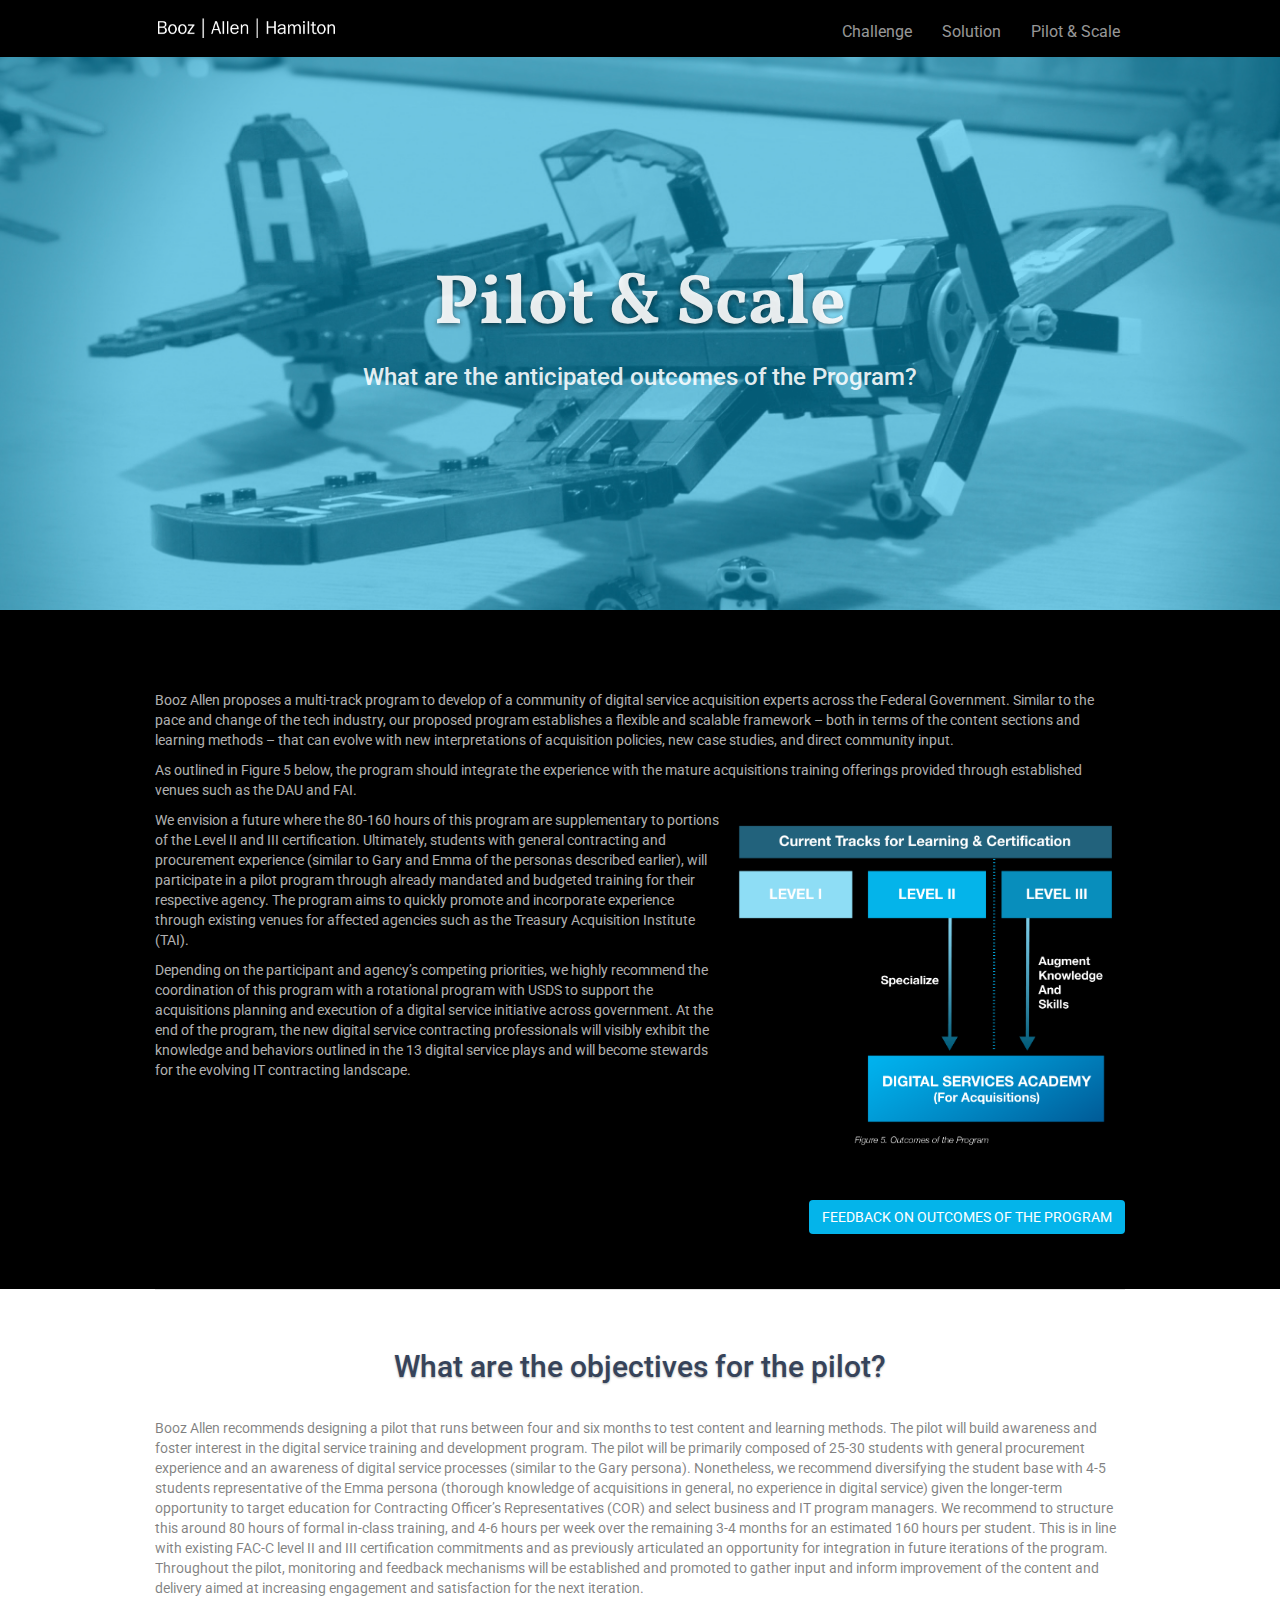
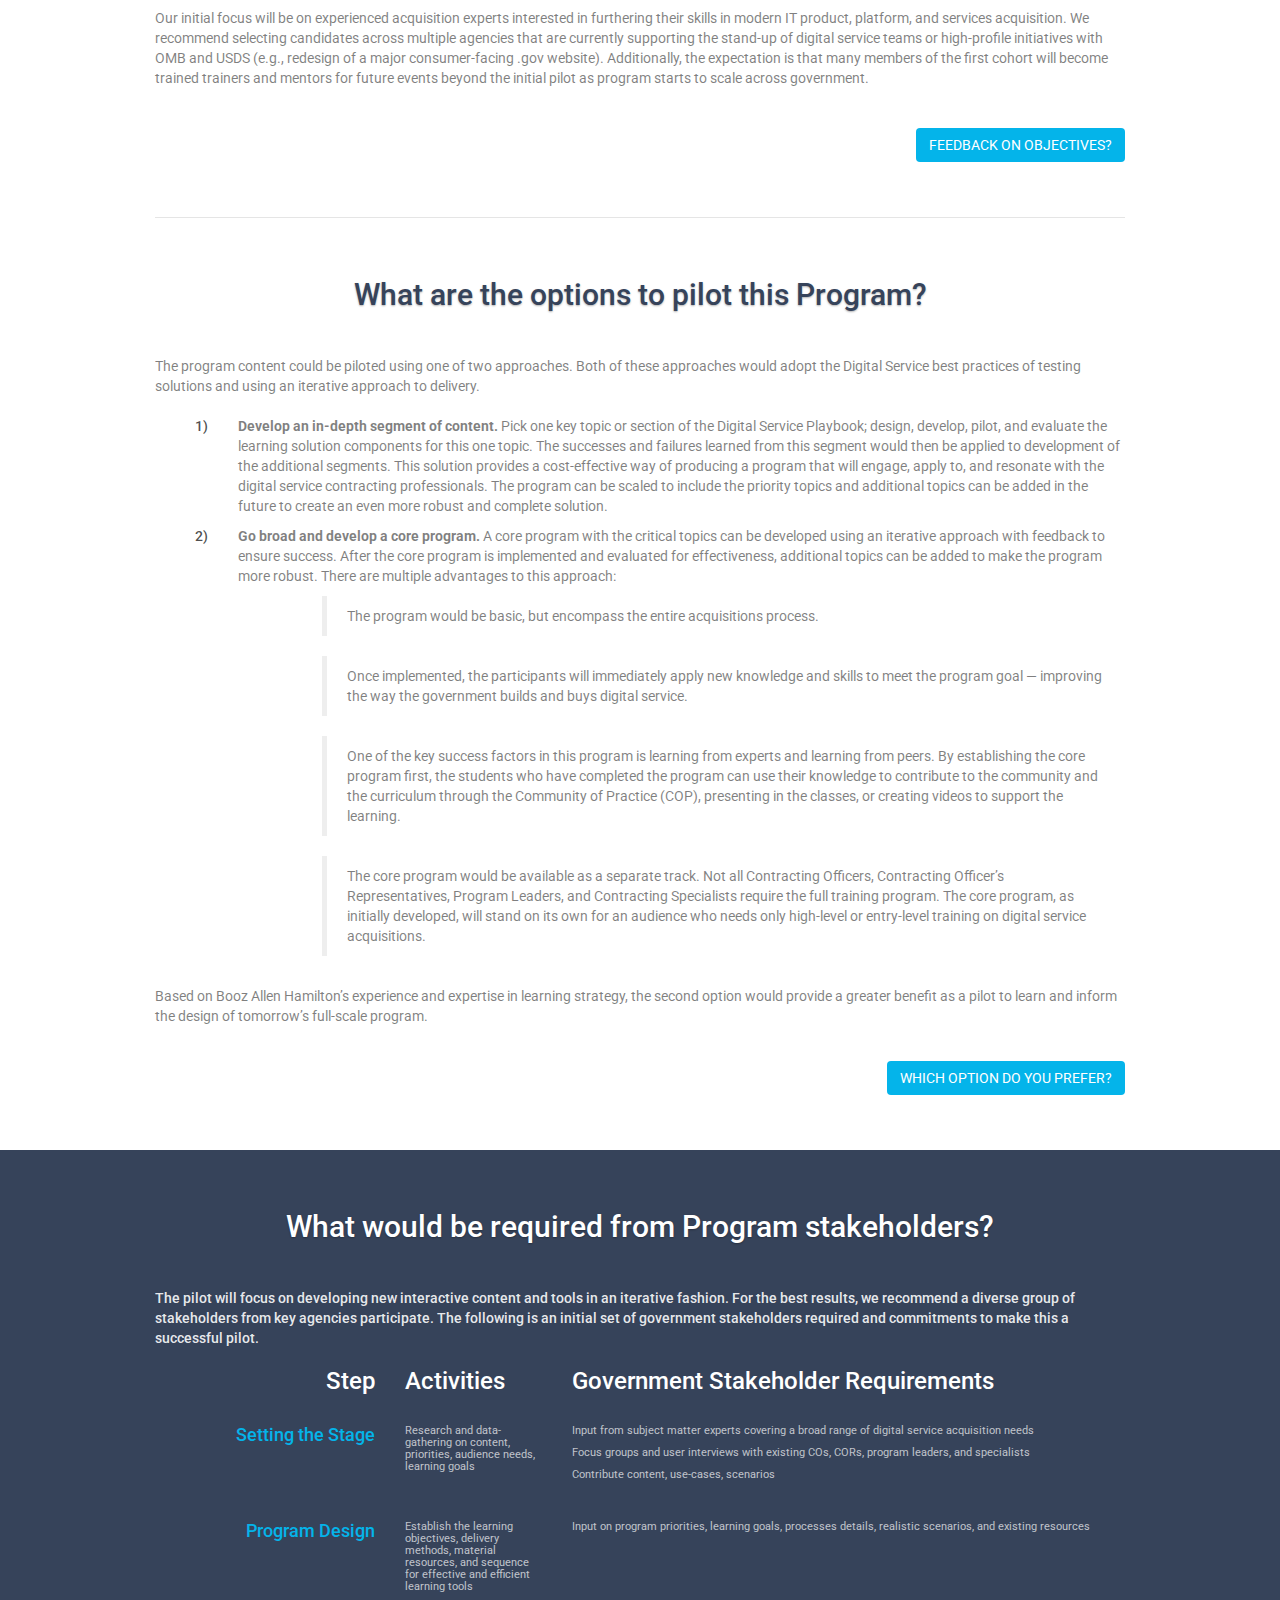
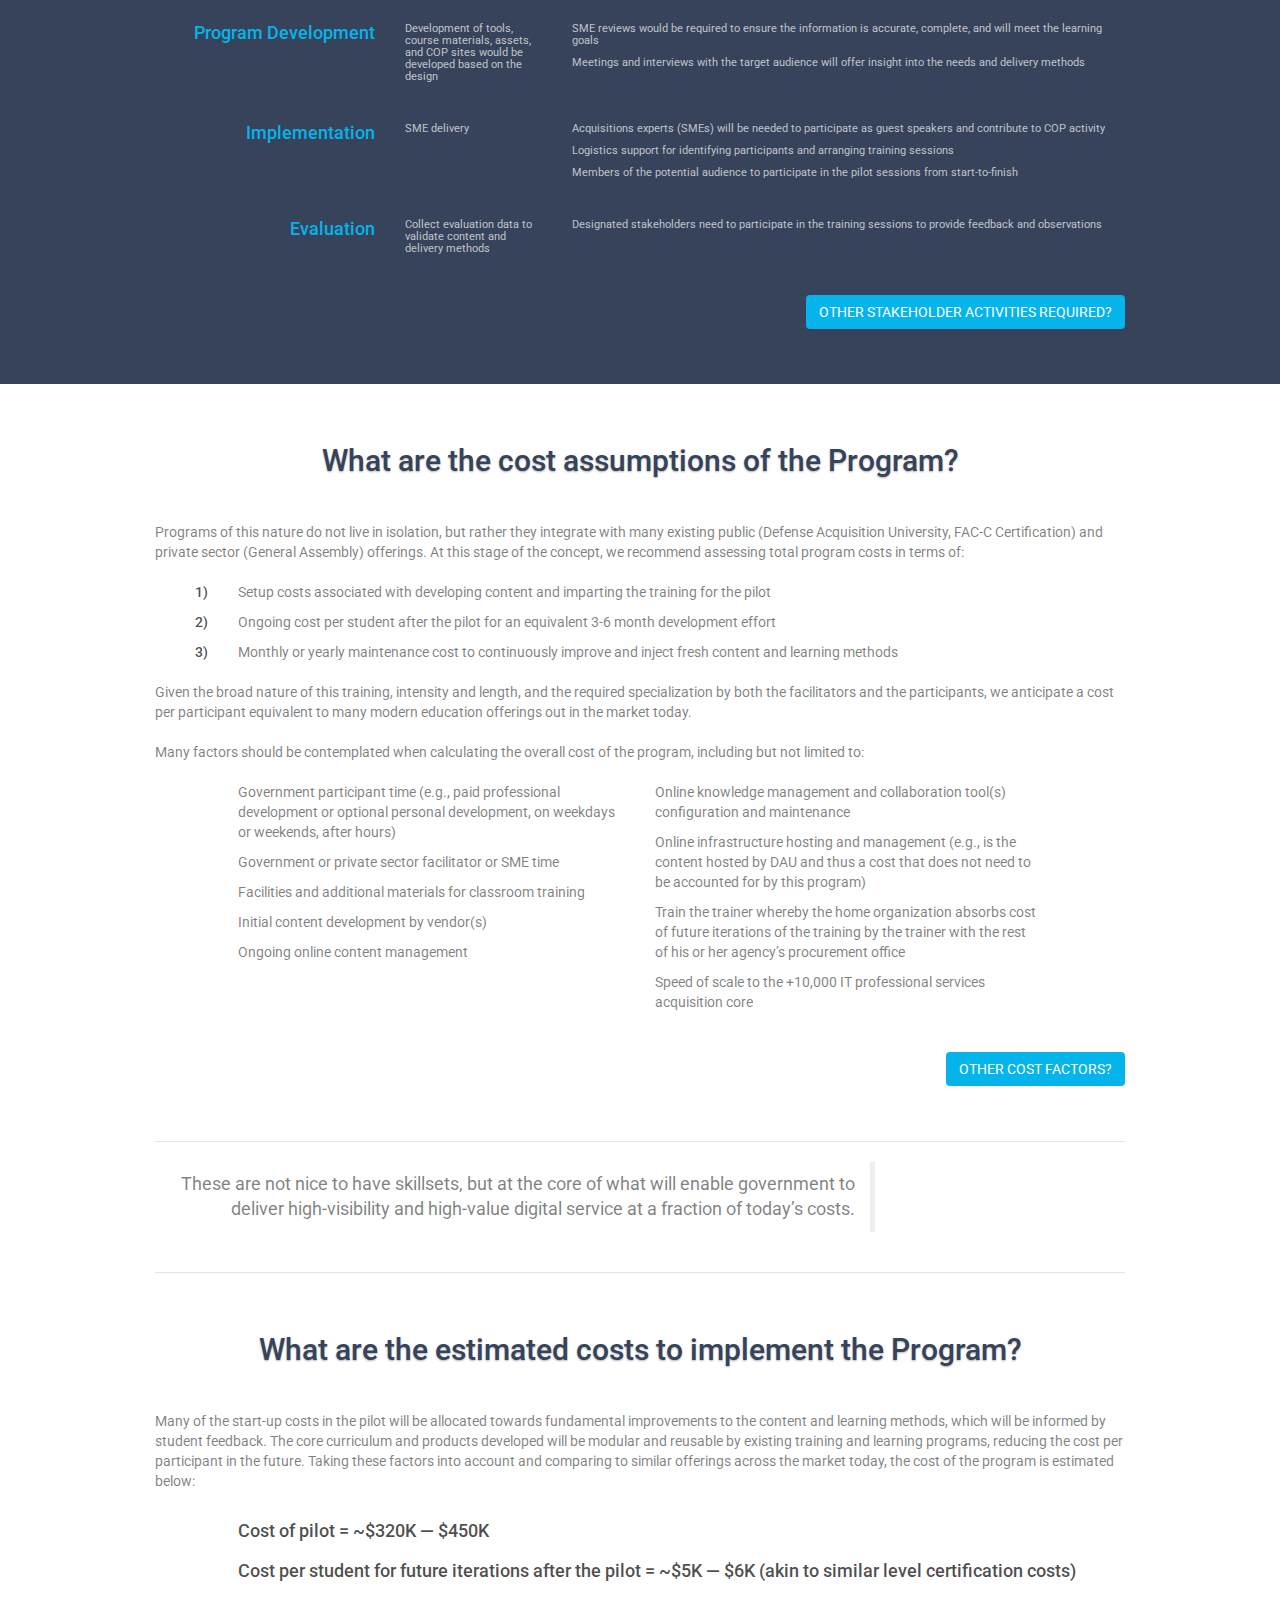
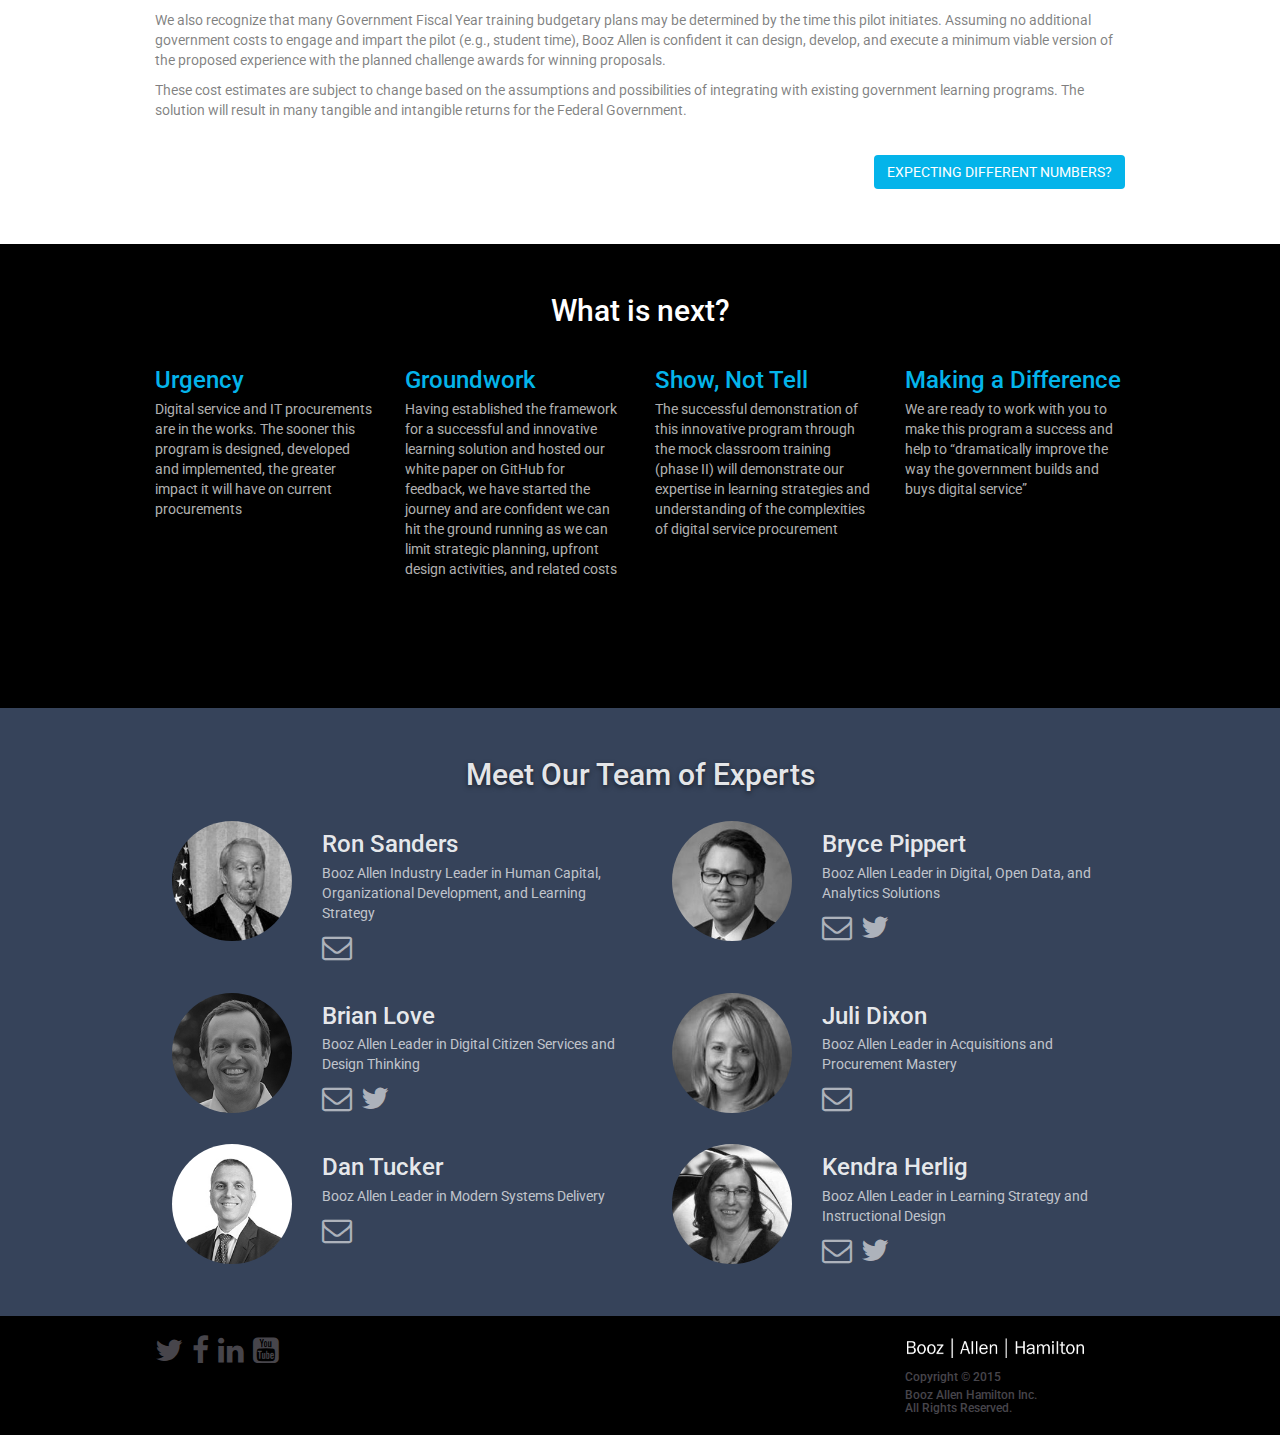
==== commit 8016b176: "update site titles and nav" ====
--- a/pilot.html
+++ b/pilot.html
@@ -1,729 +1,820 @@
 <!doctype html>
 <html>
+
 <head>
-    <meta charset="utf-8">
-    <meta name="keywords" content="">
-    <meta name="description" content="">
-    <link rel="shortcut icon" type="image/png" href="favicon.png" />
-    <meta name="viewport" content="width=device-width, initial-scale=1, user-scalable=0">
-    <link rel="stylesheet" type="text/css" href="./css/bootstrap.css">
-    <link rel="stylesheet" id="ppstyle" type="text/css" href="style.css">
-    <link rel='stylesheet' href='./css/font-awesome.min.css'/><link href='http://fonts.googleapis.com/css?family=Roboto&subset=latin,latin-ext' rel='stylesheet' type='text/css'>
-<link href='http://fonts.googleapis.com/css?family=Vollkorn&subset=latin,latin-ext' rel='stylesheet' type='text/css'>
-    <script src="./js/jquery-2.1.0.min.js"></script>
-    <script src="./js/bootstrap.js"></script>
-    <script src="./js/blocs.js"></script>
-    
-    <title>Pilot - Digital Academy</title>
+  <meta charset="utf-8">
+  <meta name="keywords" content="">
+  <meta name="description" content="">
+  <link rel="shortcut icon" type="image/png" href="favicon.png" />
+  <meta name="viewport" content="width=device-width, initial-scale=1, user-scalable=0">
+  <link rel="stylesheet" type="text/css" href="./css/bootstrap.css">
+  <link rel="stylesheet" id="ppstyle" type="text/css" href="style.css">
+  <link rel='stylesheet' href='./css/font-awesome.min.css' />
+  <link href='http://fonts.googleapis.com/css?family=Roboto&subset=latin,latin-ext' rel='stylesheet' type='text/css'>
+  <link href='http://fonts.googleapis.com/css?family=Vollkorn&subset=latin,latin-ext' rel='stylesheet' type='text/css'>
+  <script src="./js/jquery-2.1.0.min.js"></script>
+  <script src="./js/bootstrap.js"></script>
+  <script src="./js/blocs.js"></script>
+
+  <title>Pilot - Digital Service Academy</title>
 </head>
+
 <body>
-<!-- Main container -->
-<div class="page-container">
-    -<!-- Navigation Bloc -->-<div id="b-nav" class="bloc-container">
-	<div id="bloc-nav" class="d-mode">
-		<div class="bloc bgc-black d-bloc" id="nav-bloc">
-			<div class="container">
-				<nav class="navbar row">
-					<div class="navbar-header">
-						<a class="navbar-brand" href="index.html"><img src="img/booz-allen-logo.png" height="25px" /></a>
-						<button id="nav-toggle" type="button" class="ui-navbar-toggle navbar-toggle" data-toggle="collapse" data-target=".navbar-1">
-							<span class="sr-only">Toggle navigation</span><span class="icon-bar"></span><span class="icon-bar"></span><span class="icon-bar"></span>
-						</button>
-					</div>
-					<div class="collapse navbar-collapse navbar-1">
-						<ul class="site-navigation nav navbar-nav">
-							<li>
-								<a href="index.html">Challenge</a>
-							</li>
-							<li>
-								<a href="solution.html">Solution</a>
-							</li>
-							<li>
-								<a href="pilot.html">Pilot</a>
-							</li>
-						</ul>
-					</div>
-				</nav>
-			</div>
-		</div>
-	</div>
-</div>-<!-- Navigation Bloc END -->--<!-- home-hero -->-<div class="bloc bgc-black b-parallax bg-pilot-blue3 d-bloc" id="home-hero">
-	<div class="container bloc-xxl">
-		<div class="row">
-			<div class="col-sm-12">
-				<h1 class="mg-md text-center  lg-shadow">
-					<strong>Pilot &amp; Scale</strong>
-				</h1>
-				<h3 class="mg-md text-center">
-					What are the anticipated outcomes of the Program?
-				</h3>
-			</div>
-		</div>
-	</div>
-</div>-<!-- home-hero END -->--<!-- main-one -->-<div class="bloc bgc-black d-bloc" id="main-one">
-	<div class="container bloc-md">
-		<div class="row voffset">
-			<div class="col-sm-12">
-				<p class="text-left">
-					Booz Allen proposes a multi-track program to develop of a community of digital service acquisition experts across the Federal Government. Similar to the pace and change of the tech industry, our proposed program establishes a flexible and scalable framework – both in terms of the content sections and learning methods – that can evolve with new interpretations of acquisition policies, new case studies, and direct community input.
-				</p>
-				<p class="text-left">
-					As outlined in Figure 5 below, the program should integrate the experience with the mature acquisitions training offerings provided through established venues such as the DAU and FAI.
-				</p><img src="img/OFPP-graphics-fig5-v11-02.png" class="img-responsive pull-right" width="400px" />
-				<p class="text-left">
-					We envision a future where the 80-160 hours of this program are supplementary to portions of the Level II and III certification. Ultimately, students with general contracting and procurement experience (similar to Gary and Emma of the personas described earlier), will participate in a pilot program through already mandated and budgeted training for their respective agency. The program aims to quickly promote and incorporate experience through existing venues for affected agencies such as the Treasury Acquisition Institute (TAI).
-				</p>
-				<p class="text-left">
-					Depending on the participant and agency&rsquo;s competing priorities, we highly recommend the coordination of this program with a rotational program with USDS to support the acquisitions planning and execution of a digital service initiative across government. At the end of the program, the new digital service contracting professionals will visibly exhibit the knowledge and behaviors outlined in the 13 digital service plays and will become stewards for the evolving IT contracting landscape.
-				</p>
-			</div>
-		</div>
-		<div class="row voffset">
-			<div class="col-sm-12">
-				<a href="http://www.post.com/" class="btn  pull-right btn-cyan-process" data-placement="top" data-toggle="tooltip" title="Submit them here!" target="_blank">FEEDBACK ON OUTCOMES OF THE PROGRAM</a>
-			</div>
-		</div>
-	</div>
-</div>-<!-- main-one END -->--<!-- bloc-28 -->-<div class="bloc bgc-white l-bloc" id="bloc-28">
-	<div class="container bloc-md b-divider">
-		<div class="row">
-			<div class="col-sm-12">
-				<h2 class="text-center sm-shadow mg-sm tc-charcoal">
-					What are the objectives for the pilot?
-				</h2>
-			</div>
-		</div>
-		<div class="row voffset">
-			<div class="col-sm-12">
-				<p class="text-left">
-					Booz Allen recommends designing a pilot that runs between four and six months to test content and learning methods. The pilot will build awareness and foster interest in the digital service training and development program. The pilot will be primarily composed of 25-30 students with general procurement experience and an awareness of digital service processes (similar to the Gary persona). Nonetheless, we recommend diversifying the student base with 4-5 students representative of the Emma persona (thorough knowledge of acquisitions in general, no experience in digital service) given the longer-term opportunity to target education for Contracting Officer&rsquo;s Representatives (COR) and select business and IT program managers. We recommend to structure this around 80 hours of formal in-class training, and 4-6 hours per week over the remaining 3-4 months for an estimated 160 hours per student. This is in line with existing FAC-C level II and III certification commitments and as previously articulated an opportunity for integration in future iterations of the program. Throughout the pilot, monitoring and feedback mechanisms will be established and promoted to gather input and inform improvement of the content and delivery aimed at increasing engagement and satisfaction for the next iteration.
-				</p>
-				<p class="text-left">
-					Our initial focus will be on experienced acquisition experts interested in furthering their skills in modern IT product, platform, and services acquisition. We recommend selecting candidates across multiple agencies that are currently supporting the stand-up of digital service teams or high-profile initiatives with OMB and USDS (e.g., redesign of a major consumer-facing .gov website). Additionally, the expectation is that many members of the first cohort will become trained trainers and mentors for future events beyond the initial pilot as program starts to scale across government.
-				</p>
-			</div>
-		</div>
-		<div class="row voffset">
-			<div class="col-sm-12">
-				<a href="http://www.post.com/" class="btn  pull-right btn-cyan-process" data-placement="top" data-toggle="tooltip" title="Submit them here!" target="_blank">FEEDBACK ON OBJECTIVES?</a>
-			</div>
-		</div>
-	</div>
-</div>-<!-- bloc-28 END -->--<!-- bloc-29 -->-<div class="bloc bgc-white l-bloc" id="bloc-29">
-	<div class="container bloc-md">
-		<div class="row">
-			<div class="col-sm-12">
-				<h2 class="text-center sm-shadow mg-sm tc-charcoal">
-					What are the options to pilot this Program?
-				</h2>
-			</div>
-		</div>
-		<div class="row voffset">
-			<div class="col-sm-12">
-				<p class="text-left mg-md ">
-					The program content could be piloted using one of two approaches. Both of these approaches would adopt the Digital Service best practices of testing solutions and using an iterative approach to delivery.
-				</p>
-			</div>
-		</div>
-		<div class="row">
-			<div class="col-sm-1">
-				<h4 class="text-right mg-clear ">
-					1)
-				</h4>
-			</div>
-			<div class="col-sm-11">
-				<p class="text-left ">
-					<strong>Develop an in-depth segment of content.</strong> Pick one key topic or section of the Digital Service Playbook; design, develop, pilot, and evaluate the learning solution components for this one topic. The successes and failures learned from this segment would then be applied to development of the additional segments. This solution provides a cost-effective way of producing a program that will engage, apply to, and resonate with the digital service contracting professionals. The program can be scaled to include the priority topics and additional topics can be added in the future to create an even more robust and complete solution.
-				</p>
-			</div>
-		</div>
-		<div class="row">
-			<div class="col-sm-1">
-				<h4 class="text-right mg-clear ">
-					2)
-				</h4>
-			</div>
-			<div class="col-sm-11">
-				<p class="text-left ">
-					<strong>Go broad and develop a core program.</strong> A core program with the critical topics can be developed using an iterative approach with feedback to ensure success. After the core program is implemented and evaluated for effectiveness, additional topics can be added to make the program more robust. There are multiple advantages to this approach:
-				</p>
-			</div>
-		</div>
-		<div class="row">
-			<div class="col-sm-2">
-				<h4 class="text-right mg-clear ">
-				</h4>
-			</div>
-			<div class="col-sm-10">
-				<blockquote>
-					<p class=" text-left">
-						The program would be basic, but encompass the entire acquisitions process.
-					</p>
-				</blockquote>
-				<blockquote>
-					<p class=" text-left">
-						Once implemented, the participants will immediately apply new knowledge and skills to meet the program goal — improving the way the government builds and buys digital service.
-					</p>
-				</blockquote>
-				<blockquote>
-					<p class=" text-left">
-						One of the key success factors in this program is learning from experts and learning from peers. By establishing the core program first, the students who have completed the program can use their knowledge to contribute to the community and the curriculum through the Community of Practice (COP), presenting in the classes, or creating videos to support the learning.
-					</p>
-				</blockquote>
-				<blockquote>
-					<p class=" text-left">
-						The core program would be available as a separate track. Not all Contracting Officers, Contracting Officer&rsquo;s Representatives, Program Leaders, and Contracting Specialists require the full training program. The core program, as initially developed, will stand on its own for an audience who needs only high-level or entry-level training on digital service acquisitions.
-					</p>
-				</blockquote>
-			</div>
-		</div>
-		<div class="row">
-			<div class="col-sm-12">
-				<p class="text-left  mg-sm">
-					Based on Booz Allen Hamilton&rsquo;s experience and expertise in learning strategy, the second option would provide a greater benefit as a pilot to learn and inform the design of tomorrow&rsquo;s full-scale program.
-				</p>
-			</div>
-		</div>
-		<div class="row voffset">
-			<div class="col-sm-12">
-				<a href="http://www.post.com/" class="btn  pull-right btn-cyan-process" data-placement="top" data-toggle="tooltip" title="Submit them here!" target="_blank">WHICH OPTION DO YOU PREFER?</a>
-			</div>
-		</div>
-	</div>
-</div>-<!-- bloc-29 END -->--<!-- bloc-30 -->-<div class="bloc bgc-charcoal d-bloc" id="bloc-30">
-	<div class="container bloc-md">
-		<div class="row">
-			<div class="col-sm-12">
-				<h2 class="text-center sm-shadow mg-sm tc-white">
-					What would be required from Program stakeholders?
-				</h2>
-			</div>
-		</div>
-		<div class="row voffset">
-			<div class="col-sm-12">
-				<h5 class="mg-md ">
-					The pilot will focus on developing new interactive content and tools in an iterative fashion. For the best results, we recommend a diverse group of stakeholders from key agencies participate. The following is an initial set of government stakeholders required and commitments to make this a successful pilot.
-				</h5>
-			</div>
-		</div>
-		<div class="row">
-			<div class="col-sm-3">
-				<h3 class="mg-clear text-right tc-white">
-					Step
-				</h3>
-			</div>
-			<div class="col-sm-2">
-				<h3 class="mg-clear tc-white">
-					Activities
-				</h3>
-			</div>
-			<div class="col-sm-7">
-				<h3 class="mg-clear tc-white">
-					Government Stakeholder Requirements
-				</h3>
-			</div>
-		</div>
-		<div class="row voffset">
-			<div class="col-sm-3">
-				<h4 class="text-right tc-cyan-process mg-clear">
-					Setting the Stage
-				</h4>
-			</div>
-			<div class="col-sm-2">
-				<p>
-					Research and data-gathering on content, priorities, audience needs, learning goals
-				</p>
-			</div>
-			<div class="col-sm-7">
-				<p>
-					Input from subject matter experts covering a broad range of digital service acquisition needs
-				</p>
-				<p>
-					Focus groups and user interviews with existing COs, CORs, program leaders, and specialists
-				</p>
-				<p>
-					Contribute content, use-cases, scenarios
-				</p>
-			</div>
-		</div>
-		<div class="row voffset">
-			<div class="col-sm-3">
-				<h4 class="text-right mg-clear tc-cyan-process">
-					Program Design
-				</h4>
-			</div>
-			<div class="col-sm-2">
-				<p class=" mg-clear">
-					Establish the learning objectives, delivery methods, material resources, and sequence for effective and efficient learning tools
-				</p>
-			</div>
-			<div class="col-sm-7">
-				<p>
-					Input on program priorities, learning goals, processes details, realistic scenarios, and existing resources
-				</p>
-			</div>
-		</div>
-		<div class="row voffset">
-			<div class="col-sm-3">
-				<h4 class="text-right mg-clear tc-cyan-process">
-					Program Development
-				</h4>
-			</div>
-			<div class="col-sm-2">
-				<p>
-					Development of tools, course materials, assets, and COP sites would be developed based on the design
-				</p>
-			</div>
-			<div class="col-sm-7">
-				<p>
-					SME reviews would be required to ensure the information is accurate, complete, and will meet the learning goals
-				</p>
-				<p>
-					Meetings and interviews with the target audience will offer insight into the needs and delivery methods
-				</p>
-			</div>
-		</div>
-		<div class="row voffset">
-			<div class="col-sm-3">
-				<h4 class="text-right mg-clear tc-cyan-process">
-					Implementation
-				</h4>
-			</div>
-			<div class="col-sm-2">
-				<p>
-					SME delivery
-				</p>
-			</div>
-			<div class="col-sm-7">
-				<p>
-					Acquisitions experts (SMEs) will be needed to participate as guest speakers and contribute to COP activity
-				</p>
-				<p>
-					Logistics support for identifying participants and arranging training sessions
-				</p>
-				<p>
-					Members of the potential audience to participate in the pilot sessions from start-to-finish
-				</p>
-			</div>
-		</div>
-		<div class="row voffset">
-			<div class="col-sm-3">
-				<h4 class="text-right mg-clear tc-cyan-process">
-					Evaluation
-				</h4>
-			</div>
-			<div class="col-sm-2">
-				<p>
-					Collect evaluation data to validate content and delivery methods
-				</p>
-			</div>
-			<div class="col-sm-7">
-				<p>
-					Designated stakeholders need to participate in the training sessions to provide feedback and observations
-				</p>
-			</div>
-		</div>
-		<div class="row voffset">
-			<div class="col-sm-12">
-				<a href="http://www.post.com/" class="btn  pull-right btn-cyan-process" data-placement="top" data-toggle="tooltip" title="Submit them here!" target="_blank">OTHER STAKEHOLDER ACTIVITIES REQUIRED?</a>
-			</div>
-		</div>
-	</div>
-</div>-<!-- bloc-30 END -->--<!-- bloc-31 -->-<div class="bloc bgc-white l-bloc" id="bloc-31">
-	<div class="container bloc-md">
-		<div class="row">
-			<div class="col-sm-12">
-				<h2 class="text-center sm-shadow mg-sm tc-charcoal">
-					What are the cost assumptions of the Program?
-				</h2>
-			</div>
-		</div>
-		<div class="row voffset">
-			<div class="col-sm-12">
-				<p class="text-left mg-md">
-					Programs of this nature do not live in isolation, but rather they integrate with many existing public (Defense Acquisition University, FAC-C Certification) and private sector (General Assembly) offerings. At this stage of the concept, we recommend assessing total program costs in terms of:
-				</p>
-			</div>
-		</div>
-		<div class="row">
-			<div class="col-sm-1">
-				<h4 class="text-right mg-clear ">
-					1)
-				</h4>
-			</div>
-			<div class="col-sm-11">
-				<p class="text-left">
-					Setup costs associated with developing content and imparting the training for the pilot
-				</p>
-			</div>
-		</div>
-		<div class="row">
-			<div class="col-sm-1">
-				<h4 class="text-right mg-clear ">
-					2)
-				</h4>
-			</div>
-			<div class="col-sm-11">
-				<p class="text-left">
-					Ongoing cost per student after the pilot for an equivalent 3-6 month development effort
-				</p>
-			</div>
-		</div>
-		<div class="row">
-			<div class="col-sm-1">
-				<h4 class="text-right mg-clear ">
-					3)
-				</h4>
-			</div>
-			<div class="col-sm-11">
-				<p class="text-left">
-					Monthly or yearly maintenance cost to continuously improve and inject fresh content and learning methods
-				</p>
-			</div>
-		</div>
-		<div class="row">
-			<div class="col-sm-12">
-				<p class="text-left mg-md">
-					Given the broad nature of this training, intensity and length, and the required specialization by both the facilitators and the participants, we anticipate a cost per participant equivalent to many modern education offerings out in the market today.
-				</p>
-				<p class="text-left mg-md">
-					Many factors should be contemplated when calculating the overall cost of the program, including but not limited to:
-				</p>
-			</div>
-		</div>
-		<div class="row">
-			<div class="col-sm-11 col-sm-4 col-sm-113 col-sm-114114 col-sm-114113114113 col-sm-1">
-				<h4 class="mg-md ">
-				</h4>
-			</div>
-			<div class="col-sm-5">
-				<p class="text-left">
-					Government participant time (e.g., paid professional development or optional personal development, on weekdays or weekends, after hours)
-				</p>
-				<p class="text-left">
-					Government or private sector facilitator or SME time
-				</p>
-				<p class="text-left">
-					Facilities and additional materials for classroom training
-				</p>
-				<p class="text-left">
-					Initial content development by vendor(s)
-				</p>
-				<p class="text-left">
-					Ongoing online content management
-				</p>
-			</div>
-			<div class="col-sm-5">
-				<p class="text-left">
-					Online knowledge management and collaboration tool(s) configuration and maintenance
-				</p>
-				<p class="text-left">
-					Online infrastructure hosting and management (e.g., is the content hosted by DAU and thus a cost that does not need to be accounted for by this program)
-				</p>
-				<p class="text-left">
-					Train the trainer whereby the home organization absorbs cost of future iterations of the training by the trainer with the rest of his or her agency&rsquo;s procurement office
-				</p>
-				<p class="text-left">
-					Speed of scale to the +10,000 IT professional services acquisition core
-				</p>
-			</div>
-		</div>
-		<div class="row voffset">
-			<div class="col-sm-12">
-				<a href="http://www.post.com/" class="btn  pull-right btn-cyan-process" data-placement="top" data-toggle="tooltip" title="Submit them here!" target="_blank">OTHER COST FACTORS?</a>
-			</div>
-		</div>
-	</div>
-</div>-<!-- bloc-31 END -->--<!-- bloc-32 -->-<div class="bloc l-bloc bgc-white" id="bloc-32">
-	<div class="container bloc-sm b-divider">
-		<div class="row">
-			<div class="col-sm-9">
-				<blockquote class="blockquote-reverse">
-					<p>
-						These are not nice to have skillsets, but at the core of what will enable government to deliver high-visibility and high-value digital service at a fraction of today&rsquo;s costs.
-					</p>
-				</blockquote>
-			</div>
-			<div class="col-sm-3">
-				<h1 class="mg-md">
-				</h1>
-			</div>
-		</div>
-	</div>
-</div>-<!-- bloc-32 END -->--<!-- bloc-33 -->-<div class="bloc bgc-white l-bloc" id="bloc-33">
-	<div class="container bloc-md">
-		<div class="row">
-			<div class="col-sm-12">
-				<h2 class="text-center sm-shadow mg-sm tc-charcoal">
-					What are the estimated costs to implement the Program?
-				</h2>
-			</div>
-		</div>
-		<div class="row voffset">
-			<div class="col-sm-12">
-				<p class="text-left mg-md">
-					Many of the start-up costs in the pilot will be allocated towards fundamental improvements to the content and learning methods, which will be informed by student feedback. The core curriculum and products developed will be modular and reusable by existing training and learning programs, reducing the cost per participant in the future. Taking these factors into account and comparing to similar offerings across the market today, the cost of the program is estimated below:
-				</p>
-			</div>
-		</div>
-		<div class="row">
-			<div class="col-sm-1">
-				<h4 class="text-right mg-clear">
-				</h4>
-			</div>
-			<div class="col-sm-11">
-				<h4 class="mg-md">
-					Cost of pilot = ~$320K — $450K
-				</h4>
-				<h4 class="mg-md">
-					Cost per student for future iterations after the pilot = ~$5K — $6K (akin to similar level certification costs)
-				</h4>
-			</div>
-		</div>
-		<div class="row">
-			<div class="col-sm-12">
-				<p class="text-left mg-sm">
-					We also recognize that many Government Fiscal Year training budgetary plans may be determined by the time this pilot initiates. Assuming no additional government costs to engage and impart the pilot (e.g., student time), Booz Allen is confident it can design, develop, and execute a minimum viable version of the proposed experience with the planned challenge awards for winning proposals.
-				</p>
-				<p class="text-left mg-sm">
-					These cost estimates are subject to change based on the assumptions and possibilities of integrating with existing government learning programs. The solution will result in many tangible and intangible returns for the Federal Government.
-				</p>
-			</div>
-		</div>
-		<div class="row voffset">
-			<div class="col-sm-12">
-				<a href="http://www.post.com/" class="btn  pull-right btn-cyan-process" data-placement="top" data-toggle="tooltip" title="Submit them here!" target="_blank">EXPECTING DIFFERENT NUMBERS?</a>
-			</div>
-		</div>
-	</div>
-</div>-<!-- bloc-33 END -->--<!-- bloc-34 -->-<div class="bloc bgc-black d-bloc" id="bloc-34">
-	<div class="container bloc-md">
-		<div class="row">
-			<div class="col-sm-12">
-				<h2 class="text-center sm-shadow mg-clear tc-white">
-					What is next?
-				</h2>
-			</div>
-		</div>
-		<div class="row voffset">
-			<div class="col-sm-3">
-				<h3 class="tc-cyan-process mg-sm">
-					Urgency
-				</h3>
-				<p>
-					Digital service and IT procurements are in the works. The sooner this program is designed, developed and implemented, the greater impact it will have on current procurements
-				</p>
-			</div>
-			<div class="col-sm-3">
-				<h3 class="tc-cyan-process mg-sm">
-					Groundwork
-				</h3>
-				<p>
-					Having established the framework for a successful and innovative learning solution and hosted our white paper on GitHub for feedback, we have started the journey and are confident we can hit the ground running as we can limit strategic planning, upfront design activities, and related costs
-				</p>
-			</div>
-			<div class="col-sm-3">
-				<h3 class="tc-cyan-process mg-sm">
-					Show, Not Tell
-				</h3>
-				<p>
-					The successful demonstration of this innovative program through the mock classroom training (phase II) will demonstrate our expertise in learning strategies and understanding of the complexities of digital service procurement
-				</p>
-			</div>
-			<div class="col-sm-3">
-				<h3 class="tc-cyan-process mg-sm">
-					Making a Difference
-				</h3>
-				<p>
-					We are ready to work with you to make this program a success and help to “dramatically improve the way the government builds and buys digital service”
-				</p>
-			</div>
-		</div>
-	</div>
-</div>-<!-- bloc-34 END -->--<!-- cta -->-<div class="bloc bgc-black d-bloc" id="cta">
-	<div class="container">
-		<div class="row">
-			<div class="col-sm-12">
-				<h1 class="mg-md tc-black">
-					.
-				</h1>
-			</div>
-		</div>
-	</div>
-</div>-<!-- cta END -->--<!-- contacts -->-<div class="bloc bgc-charcoal d-bloc" id="contacts">
-	<div class="container bloc-md">
-		<div class="row">
-			<div class="col-sm-12">
-				<h2 class="text-center mg-clear lg-shadow">
-					Meet Our Team of Experts
-				</h2>
-			</div>
-		</div>
-		<div class="row voffset">
-			<div class="col-sm-2">
-				<img src="img/Ron.jpg" class="img-responsive img-circle pull-right" width="120px" />
-			</div>
-			<div class="col-sm-4">
-				<h3 class="mg-sm">
-					Ron Sanders
-				</h3>
-				<p>
-					Booz Allen Industry Leader in Human Capital, Organizational Development, and Learning Strategy
-				</p> <a href="mailto:sanders_ron@bah.com" target="_blank"><span class="fa fa-envelope-o icon icon-mail icon-md pull-left"></span></a>
-			</div>
-			<div class="col-sm-2">
-				<img src="img/Bryce.jpg" class="img-responsive img-circle pull-right" width="120px" />
-			</div>
-			<div class="col-sm-4">
-				<h3 class="mg-sm">
-					Bryce Pippert
-				</h3>
-				<p>
-					Booz Allen Leader in Digital, Open Data, and Analytics Solutions
-				</p> <a href="mailto:pippert_bryce@bah.com" target="_blank"><span class="fa fa-envelope-o icon icon-mail icon-md pull-left"></span></a><a href="https://twitter.com/brycepippert" target="_blank"><span class="fa fa-twitter icon-md pull-left"></span></a>
-			</div>
-		</div>
-		<div class="row voffset">
-			<div class="col-sm-2">
-				<img src="img/Brian.jpg" class="img-responsive img-circle pull-right" width="120px" />
-			</div>
-			<div class="col-sm-4">
-				<h3 class="mg-sm">
-					Brian Love
-				</h3>
-				<p>
-					Booz Allen Leader in Digital Citizen Services and Design Thinking
-				</p><a href="mailto:love_brian@bah.com" target="_blank"><span class="fa fa-envelope-o icon icon-mail icon-md pull-left"></span></a><a href="https://twitter.com/blovelax" target="_blank"><span class="fa fa-twitter icon-md pull-left"></span></a>
-			</div>
-			<div class="col-sm-2">
-				<img src="img/Juli.jpg" class="img-responsive img-circle pull-right" width="120px" />
-			</div>
-			<div class="col-sm-4">
-				<h3 class="mg-sm">
-					Juli Dixon
-				</h3>
-				<p>
-					Booz Allen Leader in Acquisitions and Procurement Mastery
-				</p><a href="mailto:dixon_juli@bah.com" target="_blank"><span class="fa fa-envelope-o icon icon-mail icon-md pull-left"></span></a><a href="https://twitter.com/blovelax" target="_blank"></a>
-			</div>
-		</div>
-		<div class="row voffset">
-			<div class="col-sm-2">
-				<img src="img/Dan.jpg" class="img-responsive img-circle pull-right" width="120px" />
-			</div>
-			<div class="col-sm-4">
-				<h3 class="mg-sm">
-					Dan Tucker
-				</h3>
-				<p>
-					Booz Allen Leader in Modern Systems Delivery
-				</p><a href="mailto:tucker_dan@bah.com" target="_blank"></a><a href="mailto:tucker_dan@bah.com" target="_blank"><span class="fa fa-envelope-o icon icon-mail icon-md pull-left"></span></a>
-			</div>
-			<div class="col-sm-2">
-				<img src="img/Kendra.jpg" class="img-responsive img-circle pull-right" width="120px" />
-			</div>
-			<div class="col-sm-4">
-				<h3 class="mg-sm">
-					Kendra Herlig
-				</h3>
-				<p>
-					Booz Allen Leader in Learning Strategy and Instructional Design
-				</p><a href="mailto:herlig_kendra@bah.com" target="_blank"><span class="fa fa-envelope-o icon-md pull-left"></span></a><a href="https://twitter.com/kherlig/" target="_blank"><span class="fa fa-twitter icon-md pull-left"></span></a>
-			</div>
-		</div>
-	</div>
-</div>-<!-- contacts END -->--<!-- ScrollToTop Button -->-<a class="bloc-button btn btn-d scrollToTop" onclick="scrollToTarget('1')"><span class="fa fa-chevron-up"></span></a>-<!-- ScrollToTop Button END-->---<!-- Footer - footer -->-<div class="bloc bgc-black d-bloc" id="footer">
-	<div class="container bloc-sm">
-		<div class="row">
-			<div class="col-sm-3">
-				<a href="http://www.twitter.com/BoozAllen/" target="_blank"><span class="fa fa-twitter icon-md pull-left icon-outer-space"></span></a><a href="http://www.facebook.com/boozallen/" target="_blank"><span class="fa fa-facebook icon-md pull-left icon-outer-space"></span></a><a href="http://www.linkedin.com/companies/booz-allen-hamilton/custom?trk=copro_tab" target="_blank"><span class="fa fa-linkedin icon-md pull-left icon-outer-space"></span></a><a href="http://www.youtube.com/boozallen/" target="_blank"><span class="fa fa-youtube-square icon-md pull-left icon-outer-space"></span></a>
-			</div>
-			<div class="col-sm-3">
-				<h3 class="mg-md">
-				</h3>
-			</div>
-			<div class="col-sm-3">
-				<h3 class="mg-md">
-				</h3>
-			</div>
-			<div class="col-sm-3">
-				<a href="http://www.boozallen.com/" target="_blank"><img src="img/booz-allen-logo.png" height="25px" /></a>
-				<h6 class="text-left mg-sm tc-outer-space">
-					Copyright © 2015
-				</h6>
-				<h6 class="text-left mg-clear tc-outer-space">
-					Booz Allen Hamilton Inc.
-				</h6>
-				<h6 class="text-left mg-clear tc-outer-space">
-					All Rights Reserved.
-				</h6>
-			</div>
-		</div>
-	</div>
-</div>-<!-- Footer - footer END -->
-</div>
-<!-- Main container END -->
+  <!-- Main container -->
+  <div class="page-container">
+
+    <!-- Navigation Bloc -->
+    <div id="b-nav" class="bloc-container">
+      <div id="bloc-nav" class="d-mode">
+        <div class="bloc bgc-black d-bloc" id="nav-bloc">
+          <div class="container">
+            <nav class="navbar row">
+              <div class="navbar-header">
+                <a class="navbar-brand" href="index.html">
+                  <img src="img/booz-allen-logo.png" height="25px" />
+                </a>
+                <button id="nav-toggle" type="button" class="ui-navbar-toggle navbar-toggle" data-toggle="collapse" data-target=".navbar-1">
+                  <span class="sr-only">Toggle navigation</span>
+                  <span class="icon-bar"></span>
+                  <span class="icon-bar"></span>
+                  <span class="icon-bar"></span>
+                </button>
+              </div>
+              <div class="collapse navbar-collapse navbar-1">
+                <ul class="site-navigation nav navbar-nav">
+                  <li>
+                    <a href="index.html">Challenge</a>
+                  </li>
+                  <li>
+                    <a href="solution.html">Solution</a>
+                  </li>
+                  <li>
+                    <a href="pilot.html">Pilot &amp; Scale</a>
+                  </li>
+                </ul>
+              </div>
+            </nav>
+          </div>
+        </div>
+      </div>
+    </div>
+    <!-- Navigation Bloc END -->
+
+    <!-- home-hero -->
+    <div class="bloc bgc-black b-parallax bg-pilot-blue3 d-bloc" id="home-hero">
+      <div class="container bloc-xxl">
+        <div class="row">
+          <div class="col-sm-12">
+            <h1 class="mg-md text-center  lg-shadow">
+              <strong>Pilot &amp; Scale</strong>
+            </h1>
+            <h3 class="mg-md text-center">
+              What are the anticipated outcomes of the Program?
+            </h3>
+          </div>
+        </div>
+      </div>
+    </div>
+    <!-- home-hero END -->
+
+    <!-- main-one -->
+    <div class="bloc bgc-black d-bloc" id="main-one">
+      <div class="container bloc-md">
+        <div class="row voffset">
+          <div class="col-sm-12">
+            <p class="text-left">
+              Booz Allen proposes a multi-track program to develop of a community of digital service acquisition experts across the Federal Government. Similar to the pace and change of the tech industry, our proposed program establishes a flexible and scalable framework
+              – both in terms of the content sections and learning methods – that can evolve with new interpretations of acquisition policies, new case studies, and direct community input.
+            </p>
+            <p class="text-left">
+              As outlined in Figure 5 below, the program should integrate the experience with the mature acquisitions training offerings provided through established venues such as the DAU and FAI.
+            </p>
+            <img src="img/OFPP-graphics-fig5-v11-02.png" class="img-responsive pull-right" width="400px" />
+            <p class="text-left">
+              We envision a future where the 80-160 hours of this program are supplementary to portions of the Level II and III certification. Ultimately, students with general contracting and procurement experience (similar to Gary and Emma of the personas described
+              earlier), will participate in a pilot program through already mandated and budgeted training for their respective agency. The program aims to quickly promote and incorporate experience through existing venues for affected agencies such as
+              the Treasury Acquisition Institute (TAI).
+            </p>
+            <p class="text-left">
+              Depending on the participant and agency&rsquo;s competing priorities, we highly recommend the coordination of this program with a rotational program with USDS to support the acquisitions planning and execution of a digital service initiative across government.
+              At the end of the program, the new digital service contracting professionals will visibly exhibit the knowledge and behaviors outlined in the 13 digital service plays and will become stewards for the evolving IT contracting landscape.
+            </p>
+          </div>
+        </div>
+        <div class="row voffset">
+          <div class="col-sm-12">
+            <a href="https://github.com/booz-allen-hamilton/digital-service-academy/blob/gh-pages/_docs/outcomes.md" class="btn  pull-right btn-cyan-process" data-placement="top" data-toggle="tooltip" title="Submit them here!" target="_blank">FEEDBACK ON OUTCOMES OF THE PROGRAM</a>
+          </div>
+        </div>
+      </div>
+    </div>
+    <!-- main-one END -->
+
+    <!-- bloc-28 -->
+    <div class="bloc bgc-white l-bloc" id="bloc-28">
+      <div class="container bloc-md b-divider">
+        <div class="row">
+          <div class="col-sm-12">
+            <h2 class="text-center sm-shadow mg-sm tc-charcoal">
+              What are the objectives for the pilot?
+            </h2>
+          </div>
+        </div>
+        <div class="row voffset">
+          <div class="col-sm-12">
+            <p class="text-left">
+              Booz Allen recommends designing a pilot that runs between four and six months to test content and learning methods. The pilot will build awareness and foster interest in the digital service training and development program. The pilot will be primarily
+              composed of 25-30 students with general procurement experience and an awareness of digital service processes (similar to the Gary persona). Nonetheless, we recommend diversifying the student base with 4-5 students representative of the Emma
+              persona (thorough knowledge of acquisitions in general, no experience in digital service) given the longer-term opportunity to target education for Contracting Officer&rsquo;s Representatives (COR) and select business and IT program managers.
+              We recommend to structure this around 80 hours of formal in-class training, and 4-6 hours per week over the remaining 3-4 months for an estimated 160 hours per student. This is in line with existing FAC-C level II and III certification commitments
+              and as previously articulated an opportunity for integration in future iterations of the program. Throughout the pilot, monitoring and feedback mechanisms will be established and promoted to gather input and inform improvement of the content
+              and delivery aimed at increasing engagement and satisfaction for the next iteration.
+            </p>
+            <p class="text-left">
+              Our initial focus will be on experienced acquisition experts interested in furthering their skills in modern IT product, platform, and services acquisition. We recommend selecting candidates across multiple agencies that are currently supporting the stand-up
+              of digital service teams or high-profile initiatives with OMB and USDS (e.g., redesign of a major consumer-facing .gov website). Additionally, the expectation is that many members of the first cohort will become trained trainers and mentors
+              for future events beyond the initial pilot as program starts to scale across government.
+            </p>
+          </div>
+        </div>
+        <div class="row voffset">
+          <div class="col-sm-12">
+            <a href="https://github.com/booz-allen-hamilton/digital-service-academy/blob/gh-pages/_docs/objectives.md" class="btn  pull-right btn-cyan-process" data-placement="top" data-toggle="tooltip" title="Submit them here!" target="_blank">FEEDBACK ON OBJECTIVES?</a>
+          </div>
+        </div>
+      </div>
+    </div>
+    <!-- bloc-28 END -->
+
+    <!-- bloc-29 -->
+    <div class="bloc bgc-white l-bloc" id="bloc-29">
+      <div class="container bloc-md">
+        <div class="row">
+          <div class="col-sm-12">
+            <h2 class="text-center sm-shadow mg-sm tc-charcoal">
+              What are the options to pilot this Program?
+            </h2>
+          </div>
+        </div>
+        <div class="row voffset">
+          <div class="col-sm-12">
+            <p class="text-left mg-md ">
+              The program content could be piloted using one of two approaches. Both of these approaches would adopt the Digital Service best practices of testing solutions and using an iterative approach to delivery.
+            </p>
+          </div>
+        </div>
+        <div class="row">
+          <div class="col-sm-1">
+            <h4 class="text-right mg-clear ">
+              1)
+            </h4>
+          </div>
+          <div class="col-sm-11">
+            <p class="text-left ">
+              <strong>Develop an in-depth segment of content.</strong> Pick one key topic or section of the Digital Service Playbook; design, develop, pilot, and evaluate the learning solution components for this one topic. The successes and failures learned
+              from this segment would then be applied to development of the additional segments. This solution provides a cost-effective way of producing a program that will engage, apply to, and resonate with the digital service contracting professionals.
+              The program can be scaled to include the priority topics and additional topics can be added in the future to create an even more robust and complete solution.
+            </p>
+          </div>
+        </div>
+        <div class="row">
+          <div class="col-sm-1">
+            <h4 class="text-right mg-clear ">
+              2)
+            </h4>
+          </div>
+          <div class="col-sm-11">
+            <p class="text-left ">
+              <strong>Go broad and develop a core program.</strong> A core program with the critical topics can be developed using an iterative approach with feedback to ensure success. After the core program is implemented and evaluated for effectiveness, additional
+              topics can be added to make the program more robust. There are multiple advantages to this approach:
+            </p>
+          </div>
+        </div>
+        <div class="row">
+          <div class="col-sm-2">
+            <h4 class="text-right mg-clear ">
+            </h4>
+          </div>
+          <div class="col-sm-10">
+            <blockquote>
+              <p class=" text-left">
+                The program would be basic, but encompass the entire acquisitions process.
+              </p>
+            </blockquote>
+            <blockquote>
+              <p class=" text-left">
+                Once implemented, the participants will immediately apply new knowledge and skills to meet the program goal — improving the way the government builds and buys digital service.
+              </p>
+            </blockquote>
+            <blockquote>
+              <p class=" text-left">
+                One of the key success factors in this program is learning from experts and learning from peers. By establishing the core program first, the students who have completed the program can use their knowledge to contribute to the community and the curriculum
+                through the Community of Practice (COP), presenting in the classes, or creating videos to support the learning.
+              </p>
+            </blockquote>
+            <blockquote>
+              <p class=" text-left">
+                The core program would be available as a separate track. Not all Contracting Officers, Contracting Officer&rsquo;s Representatives, Program Leaders, and Contracting Specialists require the full training program. The core program, as initially developed,
+                will stand on its own for an audience who needs only high-level or entry-level training on digital service acquisitions.
+              </p>
+            </blockquote>
+          </div>
+        </div>
+        <div class="row">
+          <div class="col-sm-12">
+            <p class="text-left  mg-sm">
+              Based on Booz Allen Hamilton&rsquo;s experience and expertise in learning strategy, the second option would provide a greater benefit as a pilot to learn and inform the design of tomorrow&rsquo;s full-scale program.
+            </p>
+          </div>
+        </div>
+        <div class="row voffset">
+          <div class="col-sm-12">
+            <a href="https://github.com/booz-allen-hamilton/digital-service-academy/blob/gh-pages/_docs/pilot_options.md" class="btn  pull-right btn-cyan-process" data-placement="top" data-toggle="tooltip" title="Submit them here!" target="_blank">WHICH OPTION DO YOU PREFER?</a>
+          </div>
+        </div>
+      </div>
+    </div>
+    <!-- bloc-29 END -->
+
+    <!-- bloc-30 -->
+    <div class="bloc bgc-charcoal d-bloc" id="bloc-30">
+      <div class="container bloc-md">
+        <div class="row">
+          <div class="col-sm-12">
+            <h2 class="text-center sm-shadow mg-sm tc-white">
+              What would be required from Program stakeholders?
+            </h2>
+          </div>
+        </div>
+        <div class="row voffset">
+          <div class="col-sm-12">
+            <h5 class="mg-md ">
+              The pilot will focus on developing new interactive content and tools in an iterative fashion. For the best results, we recommend a diverse group of stakeholders from key agencies participate. The following is an initial set of government stakeholders
+              required and commitments to make this a successful pilot.
+            </h5>
+          </div>
+        </div>
+        <div class="row">
+          <div class="col-sm-3">
+            <h3 class="mg-clear text-right tc-white">
+              Step
+            </h3>
+          </div>
+          <div class="col-sm-2">
+            <h3 class="mg-clear tc-white">
+              Activities
+            </h3>
+          </div>
+          <div class="col-sm-7">
+            <h3 class="mg-clear tc-white">
+              Government Stakeholder Requirements
+            </h3>
+          </div>
+        </div>
+        <div class="row voffset">
+          <div class="col-sm-3">
+            <h4 class="text-right tc-cyan-process mg-clear">
+              Setting the Stage
+            </h4>
+          </div>
+          <div class="col-sm-2">
+            <p>
+              Research and data-gathering on content, priorities, audience needs, learning goals
+            </p>
+          </div>
+          <div class="col-sm-7">
+            <p>
+              Input from subject matter experts covering a broad range of digital service acquisition needs
+            </p>
+            <p>
+              Focus groups and user interviews with existing COs, CORs, program leaders, and specialists
+            </p>
+            <p>
+              Contribute content, use-cases, scenarios
+            </p>
+          </div>
+        </div>
+        <div class="row voffset">
+          <div class="col-sm-3">
+            <h4 class="text-right mg-clear tc-cyan-process">
+              Program Design
+            </h4>
+          </div>
+          <div class="col-sm-2">
+            <p class=" mg-clear">
+              Establish the learning objectives, delivery methods, material resources, and sequence for effective and efficient learning tools
+            </p>
+          </div>
+          <div class="col-sm-7">
+            <p>
+              Input on program priorities, learning goals, processes details, realistic scenarios, and existing resources
+            </p>
+          </div>
+        </div>
+        <div class="row voffset">
+          <div class="col-sm-3">
+            <h4 class="text-right mg-clear tc-cyan-process">
+              Program Development
+            </h4>
+          </div>
+          <div class="col-sm-2">
+            <p>
+              Development of tools, course materials, assets, and COP sites would be developed based on the design
+            </p>
+          </div>
+          <div class="col-sm-7">
+            <p>
+              SME reviews would be required to ensure the information is accurate, complete, and will meet the learning goals
+            </p>
+            <p>
+              Meetings and interviews with the target audience will offer insight into the needs and delivery methods
+            </p>
+          </div>
+        </div>
+        <div class="row voffset">
+          <div class="col-sm-3">
+            <h4 class="text-right mg-clear tc-cyan-process">
+              Implementation
+            </h4>
+          </div>
+          <div class="col-sm-2">
+            <p>
+              SME delivery
+            </p>
+          </div>
+          <div class="col-sm-7">
+            <p>
+              Acquisitions experts (SMEs) will be needed to participate as guest speakers and contribute to COP activity
+            </p>
+            <p>
+              Logistics support for identifying participants and arranging training sessions
+            </p>
+            <p>
+              Members of the potential audience to participate in the pilot sessions from start-to-finish
+            </p>
+          </div>
+        </div>
+        <div class="row voffset">
+          <div class="col-sm-3">
+            <h4 class="text-right mg-clear tc-cyan-process">
+              Evaluation
+            </h4>
+          </div>
+          <div class="col-sm-2">
+            <p>
+              Collect evaluation data to validate content and delivery methods
+            </p>
+          </div>
+          <div class="col-sm-7">
+            <p>
+              Designated stakeholders need to participate in the training sessions to provide feedback and observations
+            </p>
+          </div>
+        </div>
+        <div class="row voffset">
+          <div class="col-sm-12">
+            <a href="https://github.com/booz-allen-hamilton/digital-service-academy/blob/gh-pages/_docs/stakeholder_activities.md" class="btn  pull-right btn-cyan-process" data-placement="top" data-toggle="tooltip" title="Submit them here!" target="_blank">OTHER STAKEHOLDER ACTIVITIES REQUIRED?</a>
+          </div>
+        </div>
+      </div>
+    </div>
+    <!-- bloc-30 END -->
+
+    <!-- bloc-31 -->
+    <div class="bloc bgc-white l-bloc" id="bloc-31">
+      <div class="container bloc-md">
+        <div class="row">
+          <div class="col-sm-12">
+            <h2 class="text-center sm-shadow mg-sm tc-charcoal">
+              What are the cost assumptions of the Program?
+            </h2>
+          </div>
+        </div>
+        <div class="row voffset">
+          <div class="col-sm-12">
+            <p class="text-left mg-md">
+              Programs of this nature do not live in isolation, but rather they integrate with many existing public (Defense Acquisition University, FAC-C Certification) and private sector (General Assembly) offerings. At this stage of the concept, we recommend assessing
+              total program costs in terms of:
+            </p>
+          </div>
+        </div>
+        <div class="row">
+          <div class="col-sm-1">
+            <h4 class="text-right mg-clear ">
+              1)
+            </h4>
+          </div>
+          <div class="col-sm-11">
+            <p class="text-left">
+              Setup costs associated with developing content and imparting the training for the pilot
+            </p>
+          </div>
+        </div>
+        <div class="row">
+          <div class="col-sm-1">
+            <h4 class="text-right mg-clear ">
+              2)
+            </h4>
+          </div>
+          <div class="col-sm-11">
+            <p class="text-left">
+              Ongoing cost per student after the pilot for an equivalent 3-6 month development effort
+            </p>
+          </div>
+        </div>
+        <div class="row">
+          <div class="col-sm-1">
+            <h4 class="text-right mg-clear ">
+              3)
+            </h4>
+          </div>
+          <div class="col-sm-11">
+            <p class="text-left">
+              Monthly or yearly maintenance cost to continuously improve and inject fresh content and learning methods
+            </p>
+          </div>
+        </div>
+        <div class="row">
+          <div class="col-sm-12">
+            <p class="text-left mg-md">
+              Given the broad nature of this training, intensity and length, and the required specialization by both the facilitators and the participants, we anticipate a cost per participant equivalent to many modern education offerings out in the market today.
+            </p>
+            <p class="text-left mg-md">
+              Many factors should be contemplated when calculating the overall cost of the program, including but not limited to:
+            </p>
+          </div>
+        </div>
+        <div class="row">
+          <div class="col-sm-11 col-sm-4 col-sm-113 col-sm-114114 col-sm-114113114113 col-sm-1">
+            <h4 class="mg-md ">
+            </h4>
+          </div>
+          <div class="col-sm-5">
+            <p class="text-left">
+              Government participant time (e.g., paid professional development or optional personal development, on weekdays or weekends, after hours)
+            </p>
+            <p class="text-left">
+              Government or private sector facilitator or SME time
+            </p>
+            <p class="text-left">
+              Facilities and additional materials for classroom training
+            </p>
+            <p class="text-left">
+              Initial content development by vendor(s)
+            </p>
+            <p class="text-left">
+              Ongoing online content management
+            </p>
+          </div>
+          <div class="col-sm-5">
+            <p class="text-left">
+              Online knowledge management and collaboration tool(s) configuration and maintenance
+            </p>
+            <p class="text-left">
+              Online infrastructure hosting and management (e.g., is the content hosted by DAU and thus a cost that does not need to be accounted for by this program)
+            </p>
+            <p class="text-left">
+              Train the trainer whereby the home organization absorbs cost of future iterations of the training by the trainer with the rest of his or her agency&rsquo;s procurement office
+            </p>
+            <p class="text-left">
+              Speed of scale to the +10,000 IT professional services acquisition core
+            </p>
+          </div>
+        </div>
+        <div class="row voffset">
+          <div class="col-sm-12">
+            <a href="https://github.com/booz-allen-hamilton/digital-service-academy/blob/gh-pages/_docs/cost_factors.md" class="btn  pull-right btn-cyan-process" data-placement="top" data-toggle="tooltip" title="Submit them here!" target="_blank">OTHER COST FACTORS?</a>
+          </div>
+        </div>
+      </div>
+    </div>
+    <!-- bloc-31 END -->
+
+    <!-- bloc-32 -->
+    <div class="bloc l-bloc bgc-white" id="bloc-32">
+      <div class="container bloc-sm b-divider">
+        <div class="row">
+          <div class="col-sm-9">
+            <blockquote class="blockquote-reverse">
+              <p>
+                These are not nice to have skillsets, but at the core of what will enable government to deliver high-visibility and high-value digital service at a fraction of today&rsquo;s costs.
+              </p>
+            </blockquote>
+          </div>
+          <div class="col-sm-3">
+            <h1 class="mg-md">
+            </h1>
+          </div>
+        </div>
+      </div>
+    </div>
+    <!-- bloc-32 END -->
+
+    <!-- bloc-33 -->
+    <div class="bloc bgc-white l-bloc" id="bloc-33">
+      <div class="container bloc-md">
+        <div class="row">
+          <div class="col-sm-12">
+            <h2 class="text-center sm-shadow mg-sm tc-charcoal">
+              What are the estimated costs to implement the Program?
+            </h2>
+          </div>
+        </div>
+        <div class="row voffset">
+          <div class="col-sm-12">
+            <p class="text-left mg-md">
+              Many of the start-up costs in the pilot will be allocated towards fundamental improvements to the content and learning methods, which will be informed by student feedback. The core curriculum and products developed will be modular and reusable by existing
+              training and learning programs, reducing the cost per participant in the future. Taking these factors into account and comparing to similar offerings across the market today, the cost of the program is estimated below:
+            </p>
+          </div>
+        </div>
+        <div class="row">
+          <div class="col-sm-1">
+            <h4 class="text-right mg-clear">
+            </h4>
+          </div>
+          <div class="col-sm-11">
+            <h4 class="mg-md">
+              Cost of pilot = ~$320K — $450K
+            </h4>
+            <h4 class="mg-md">
+              Cost per student for future iterations after the pilot = ~$5K — $6K (akin to similar level certification costs)
+            </h4>
+          </div>
+        </div>
+        <div class="row">
+          <div class="col-sm-12">
+            <p class="text-left mg-sm">
+              We also recognize that many Government Fiscal Year training budgetary plans may be determined by the time this pilot initiates. Assuming no additional government costs to engage and impart the pilot (e.g., student time), Booz Allen is confident it can
+              design, develop, and execute a minimum viable version of the proposed experience with the planned challenge awards for winning proposals.
+            </p>
+            <p class="text-left mg-sm">
+              These cost estimates are subject to change based on the assumptions and possibilities of integrating with existing government learning programs. The solution will result in many tangible and intangible returns for the Federal Government.
+            </p>
+          </div>
+        </div>
+        <div class="row voffset">
+          <div class="col-sm-12">
+            <a href="https://github.com/booz-allen-hamilton/digital-service-academy/blob/gh-pages/_docs/cost_estimates.md" class="btn  pull-right btn-cyan-process" data-placement="top" data-toggle="tooltip" title="Submit them here!" target="_blank">EXPECTING DIFFERENT NUMBERS?</a>
+          </div>
+        </div>
+      </div>
+    </div>
+    <!-- bloc-33 END -->
+
+    <!-- bloc-34 -->
+    <div class="bloc bgc-black d-bloc" id="bloc-34">
+      <div class="container bloc-md">
+        <div class="row">
+          <div class="col-sm-12">
+            <h2 class="text-center sm-shadow mg-clear tc-white">
+              What is next?
+            </h2>
+          </div>
+        </div>
+        <div class="row voffset">
+          <div class="col-sm-3">
+            <h3 class="tc-cyan-process mg-sm">
+              Urgency
+            </h3>
+            <p>
+              Digital service and IT procurements are in the works. The sooner this program is designed, developed and implemented, the greater impact it will have on current procurements
+            </p>
+          </div>
+          <div class="col-sm-3">
+            <h3 class="tc-cyan-process mg-sm">
+              Groundwork
+            </h3>
+            <p>
+              Having established the framework for a successful and innovative learning solution and hosted our white paper on GitHub for feedback, we have started the journey and are confident we can hit the ground running as we can limit strategic planning, upfront
+              design activities, and related costs
+            </p>
+          </div>
+          <div class="col-sm-3">
+            <h3 class="tc-cyan-process mg-sm">
+              Show, Not Tell
+            </h3>
+            <p>
+              The successful demonstration of this innovative program through the mock classroom training (phase II) will demonstrate our expertise in learning strategies and understanding of the complexities of digital service procurement
+            </p>
+          </div>
+          <div class="col-sm-3">
+            <h3 class="tc-cyan-process mg-sm">
+              Making a Difference
+            </h3>
+            <p>
+              We are ready to work with you to make this program a success and help to “dramatically improve the way the government builds and buys digital service”
+            </p>
+          </div>
+        </div>
+      </div>
+    </div>
+    <!-- bloc-34 END -->
+
+    <!-- cta -->
+    <div class="bloc bgc-black d-bloc" id="cta">
+      <div class="container">
+        <div class="row">
+          <div class="col-sm-12">
+            <h1 class="mg-md tc-black">
+              .
+            </h1>
+          </div>
+        </div>
+      </div>
+    </div>
+    <!-- cta END -->
+
+    <!-- contacts -->
+    <div class="bloc bgc-charcoal d-bloc" id="contacts">
+      <div class="container bloc-md">
+        <div class="row">
+          <div class="col-sm-12">
+            <h2 class="text-center mg-clear lg-shadow">
+              Meet Our Team of Experts
+            </h2>
+          </div>
+        </div>
+        <div class="row voffset">
+          <div class="col-sm-2">
+            <img src="img/Ron.jpg" class="img-responsive img-circle pull-right" width="120px" />
+          </div>
+          <div class="col-sm-4">
+            <h3 class="mg-sm">
+              Ron Sanders
+            </h3>
+            <p>
+              Booz Allen Industry Leader in Human Capital, Organizational Development, and Learning Strategy
+            </p>
+            <a href="mailto:sanders_ron@bah.com" target="_blank">
+              <span class="fa fa-envelope-o icon icon-mail icon-md pull-left"></span>
+            </a>
+          </div>
+          <div class="col-sm-2">
+            <img src="img/Bryce.jpg" class="img-responsive img-circle pull-right" width="120px" />
+          </div>
+          <div class="col-sm-4">
+            <h3 class="mg-sm">
+              Bryce Pippert
+            </h3>
+            <p>
+              Booz Allen Leader in Digital, Open Data, and Analytics Solutions
+            </p>
+            <a href="mailto:pippert_bryce@bah.com" target="_blank">
+              <span class="fa fa-envelope-o icon icon-mail icon-md pull-left"></span>
+            </a>
+            <a href="https://twitter.com/brycepippert" target="_blank">
+              <span class="fa fa-twitter icon-md pull-left"></span>
+            </a>
+          </div>
+        </div>
+        <div class="row voffset">
+          <div class="col-sm-2">
+            <img src="img/Brian.jpg" class="img-responsive img-circle pull-right" width="120px" />
+          </div>
+          <div class="col-sm-4">
+            <h3 class="mg-sm">
+              Brian Love
+            </h3>
+            <p>
+              Booz Allen Leader in Digital Citizen Services and Design Thinking
+            </p>
+            <a href="mailto:love_brian@bah.com" target="_blank">
+              <span class="fa fa-envelope-o icon icon-mail icon-md pull-left"></span>
+            </a>
+            <a href="https://twitter.com/blovelax" target="_blank">
+              <span class="fa fa-twitter icon-md pull-left"></span>
+            </a>
+          </div>
+          <div class="col-sm-2">
+            <img src="img/Juli.jpg" class="img-responsive img-circle pull-right" width="120px" />
+          </div>
+          <div class="col-sm-4">
+            <h3 class="mg-sm">
+              Juli Dixon
+            </h3>
+            <p>
+              Booz Allen Leader in Acquisitions and Procurement Mastery
+            </p>
+            <a href="mailto:dixon_juli@bah.com" target="_blank">
+              <span class="fa fa-envelope-o icon icon-mail icon-md pull-left"></span>
+            </a>
+            <a href="https://twitter.com/blovelax" target="_blank"></a>
+          </div>
+        </div>
+        <div class="row voffset">
+          <div class="col-sm-2">
+            <img src="img/Dan.jpg" class="img-responsive img-circle pull-right" width="120px" />
+          </div>
+          <div class="col-sm-4">
+            <h3 class="mg-sm">
+              Dan Tucker
+            </h3>
+            <p>
+              Booz Allen Leader in Modern Systems Delivery
+            </p>
+            <a href="mailto:tucker_dan@bah.com" target="_blank"></a>
+            <a href="mailto:tucker_dan@bah.com" target="_blank">
+              <span class="fa fa-envelope-o icon icon-mail icon-md pull-left"></span>
+            </a>
+          </div>
+          <div class="col-sm-2">
+            <img src="img/Kendra.jpg" class="img-responsive img-circle pull-right" width="120px" />
+          </div>
+          <div class="col-sm-4">
+            <h3 class="mg-sm">
+              Kendra Herlig
+            </h3>
+            <p>
+              Booz Allen Leader in Learning Strategy and Instructional Design
+            </p>
+            <a href="mailto:herlig_kendra@bah.com" target="_blank">
+              <span class="fa fa-envelope-o icon-md pull-left"></span>
+            </a>
+            <a href="https://twitter.com/kherlig/" target="_blank">
+              <span class="fa fa-twitter icon-md pull-left"></span>
+            </a>
+          </div>
+        </div>
+      </div>
+    </div>
+    <!-- contacts END -->
+
+    <!-- ScrollToTop Button -->
+    <a class="bloc-button btn btn-d scrollToTop" onclick="scrollToTarget('1')">
+      <span class="fa fa-chevron-up"></span>
+    </a>
+    <!-- ScrollToTop Button END-->
+
+
+    <!-- Footer - footer -->
+    <div class="bloc bgc-black d-bloc" id="footer">
+      <div class="container bloc-sm">
+        <div class="row">
+          <div class="col-sm-3">
+            <a href="http://www.twitter.com/BoozAllen/" target="_blank">
+              <span class="fa fa-twitter icon-md pull-left icon-outer-space"></span>
+            </a>
+            <a href="http://www.facebook.com/boozallen/" target="_blank">
+              <span class="fa fa-facebook icon-md pull-left icon-outer-space"></span>
+            </a>
+            <a href="http://www.linkedin.com/companies/booz-allen-hamilton/custom?trk=copro_tab" target="_blank">
+              <span class="fa fa-linkedin icon-md pull-left icon-outer-space"></span>
+            </a>
+            <a href="http://www.youtube.com/boozallen/" target="_blank">
+              <span class="fa fa-youtube-square icon-md pull-left icon-outer-space"></span>
+            </a>
+          </div>
+          <div class="col-sm-3">
+            <h3 class="mg-md">
+            </h3>
+          </div>
+          <div class="col-sm-3">
+            <h3 class="mg-md">
+            </h3>
+          </div>
+          <div class="col-sm-3">
+            <a href="http://www.boozallen.com/" target="_blank">
+              <img src="img/booz-allen-logo.png" height="25px" />
+            </a>
+            <h6 class="text-left mg-sm tc-outer-space">
+              Copyright © 2015
+            </h6>
+            <h6 class="text-left mg-clear tc-outer-space">
+              Booz Allen Hamilton Inc.
+            </h6>
+            <h6 class="text-left mg-clear tc-outer-space">
+              All Rights Reserved.
+            </h6>
+          </div>
+        </div>
+      </div>
+    </div>
+    <!-- Footer - footer END -->
+  </div>
+  <!-- Main container END -->
+
+  <script>
+    (function(i, s, o, g, r, a, m) {
+      i['GoogleAnalyticsObject'] = r;
+      i[r] = i[r] || function() {
+        (i[r].q = i[r].q || []).push(arguments)
+      }, i[r].l = 1 * new Date();
+      a = s.createElement(o),
+        m = s.getElementsByTagName(o)[0];
+      a.async = 1;
+      a.src = g;
+      m.parentNode.insertBefore(a, m)
+    })(window, document, 'script', '//www.google-analytics.com/analytics.js', 'ga');
+
+    ga('create', 'UA-63076956-2', 'auto');
+    ga('send', 'pageview');
+  </script>
 
 </body>
-    
+
 <!-- Google Analytics -->
 
 <!-- Google Analytics END -->
 
-</html>
+</html>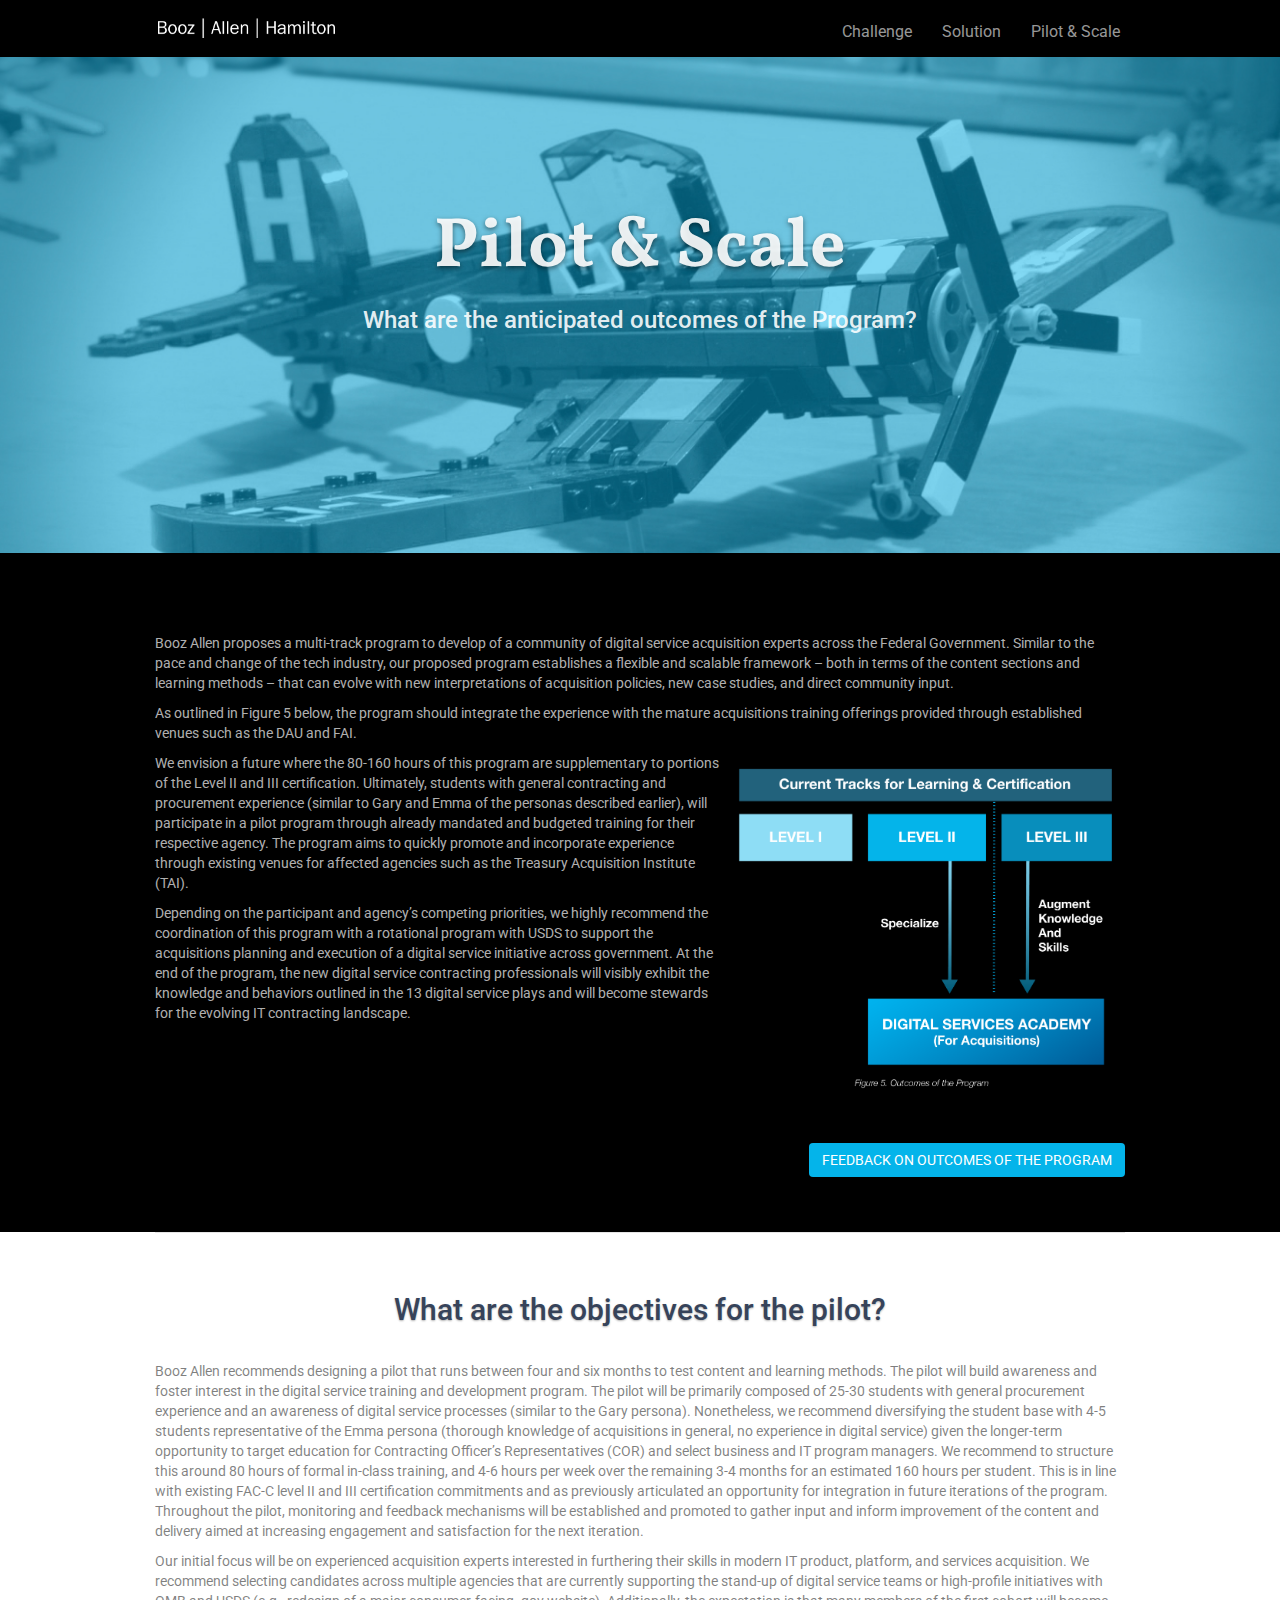
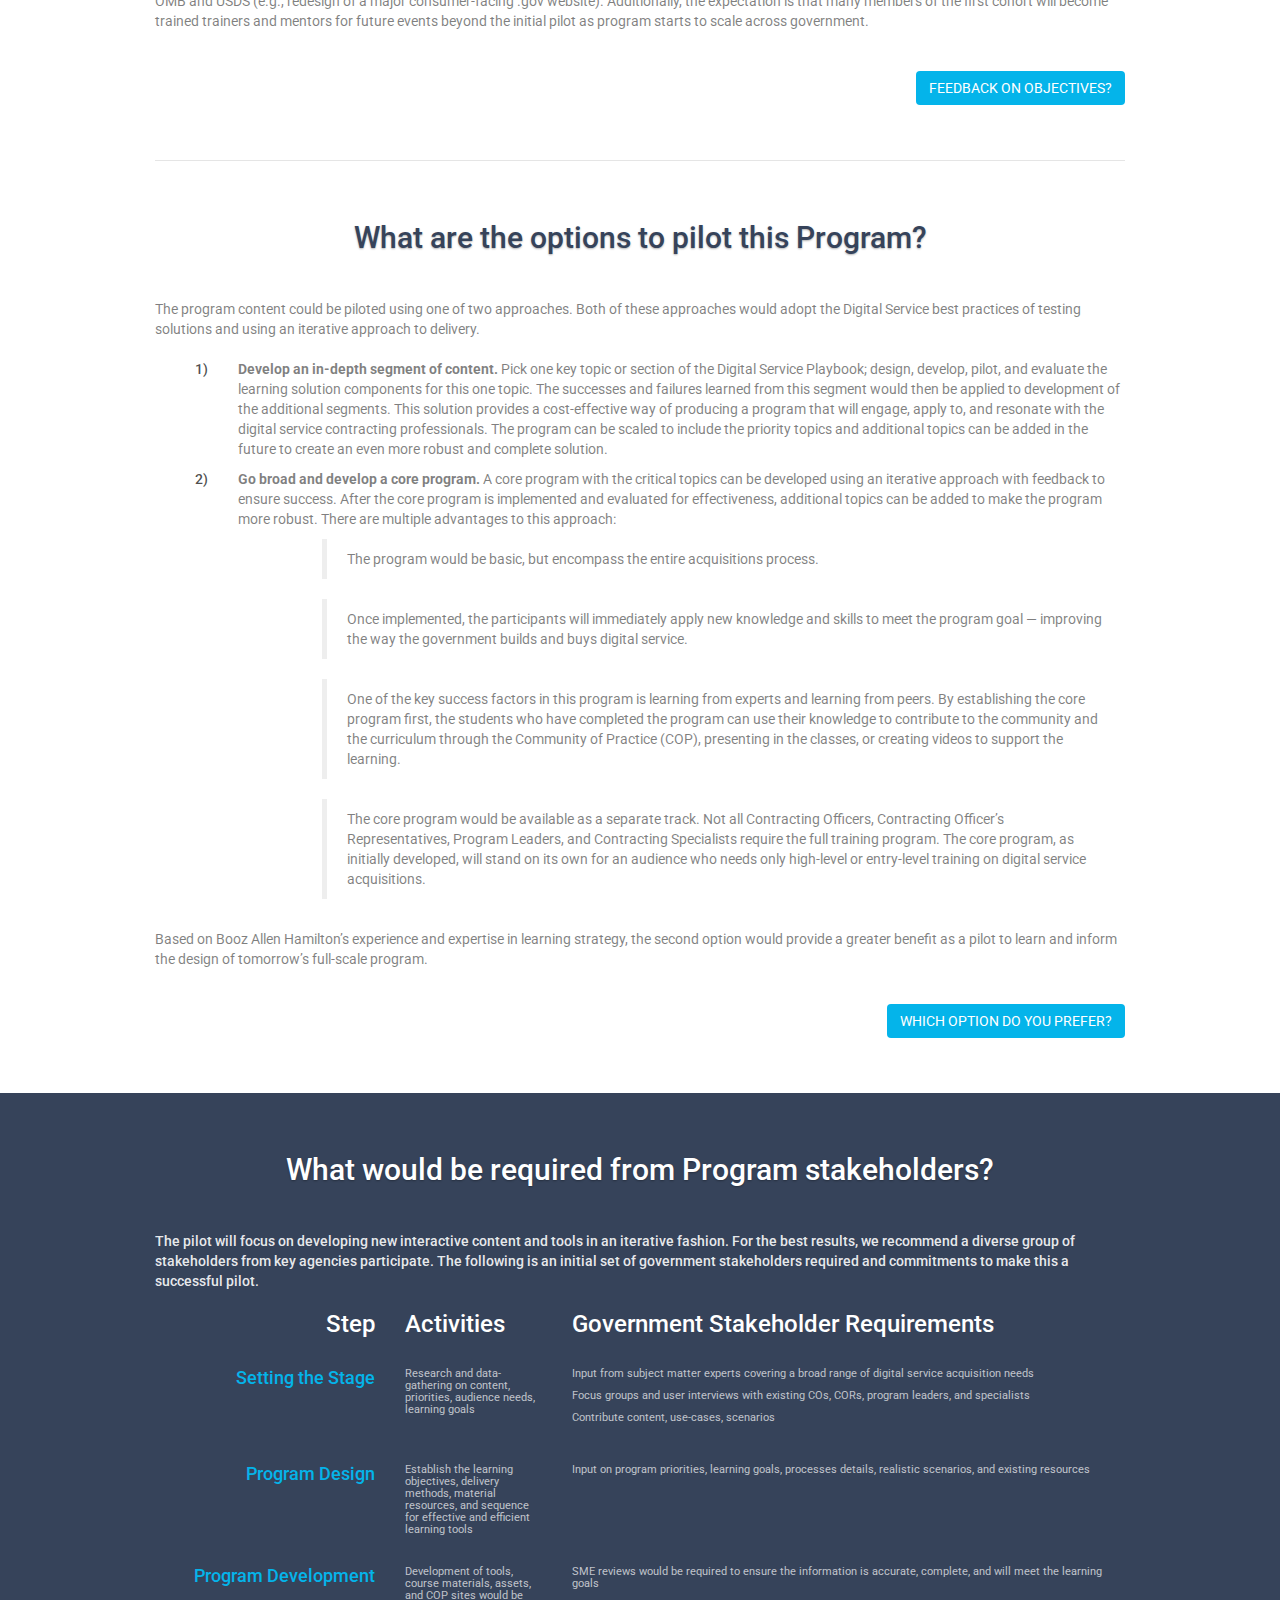
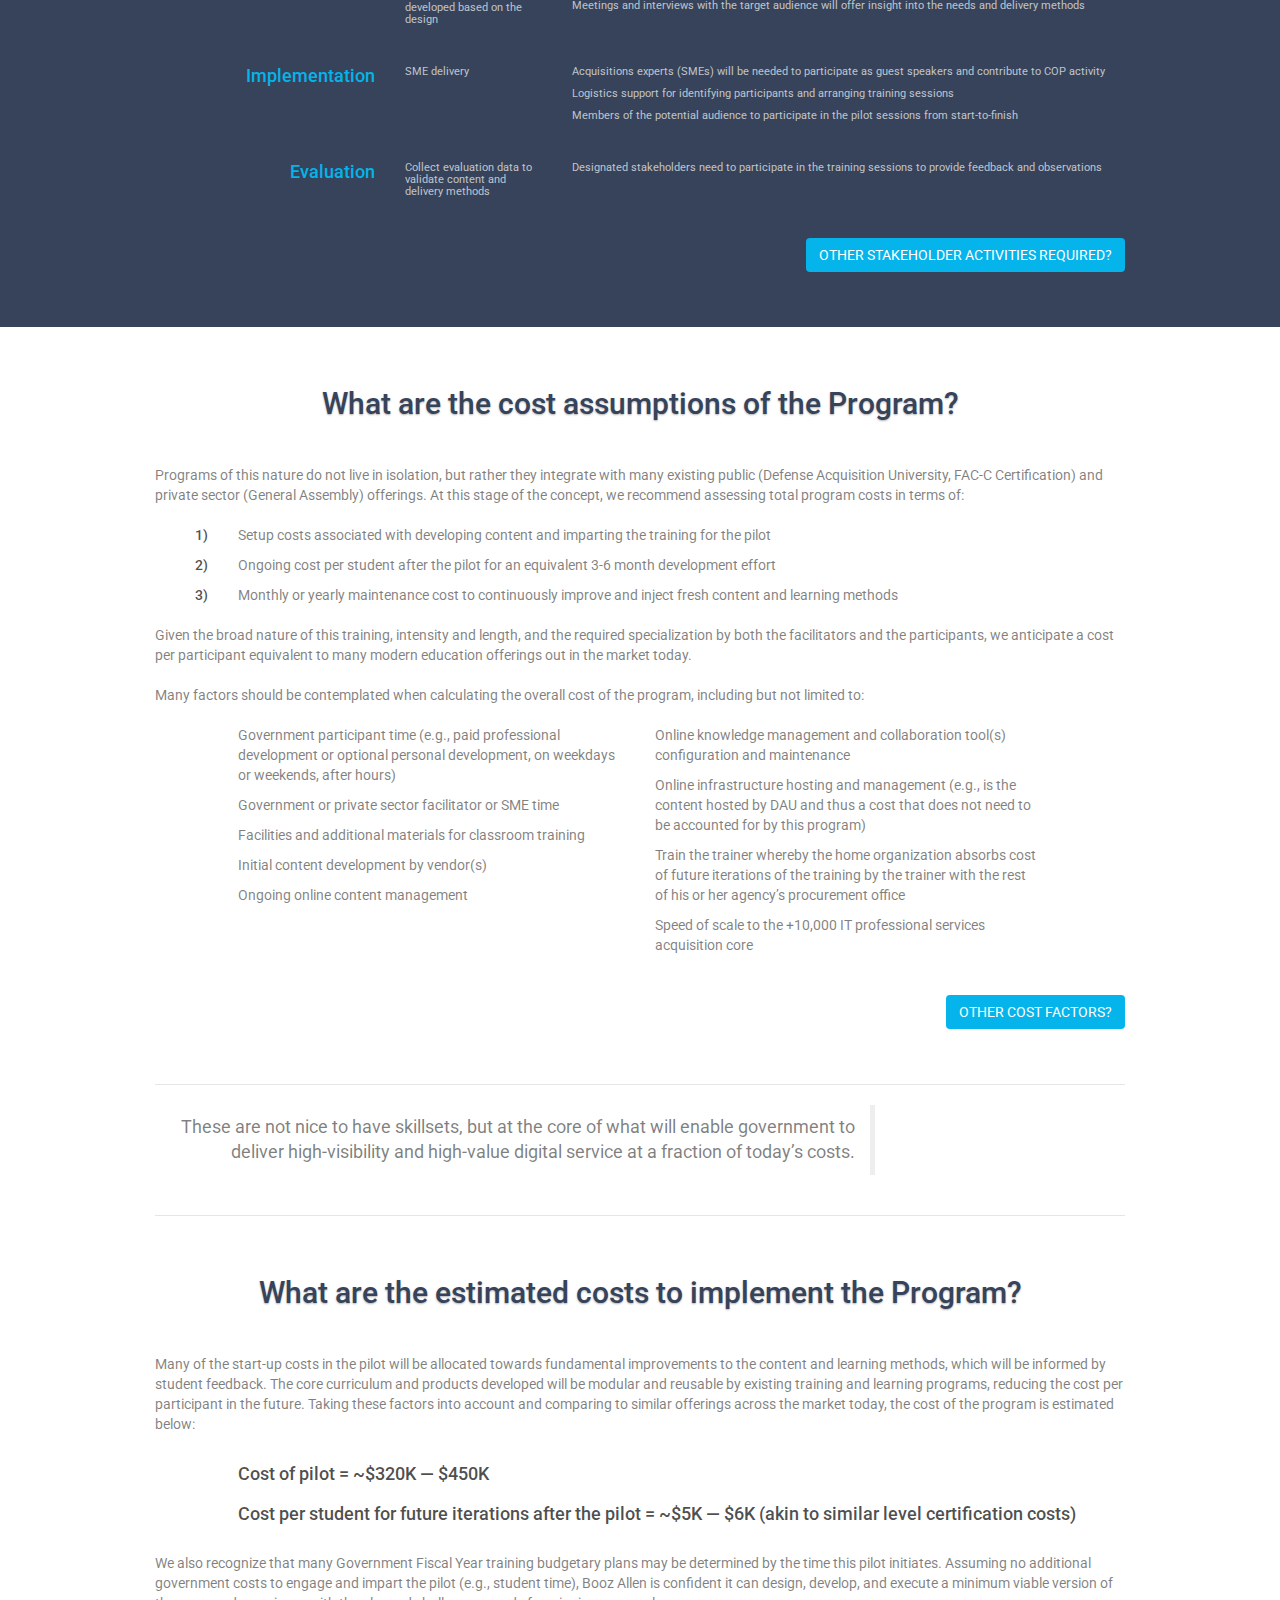
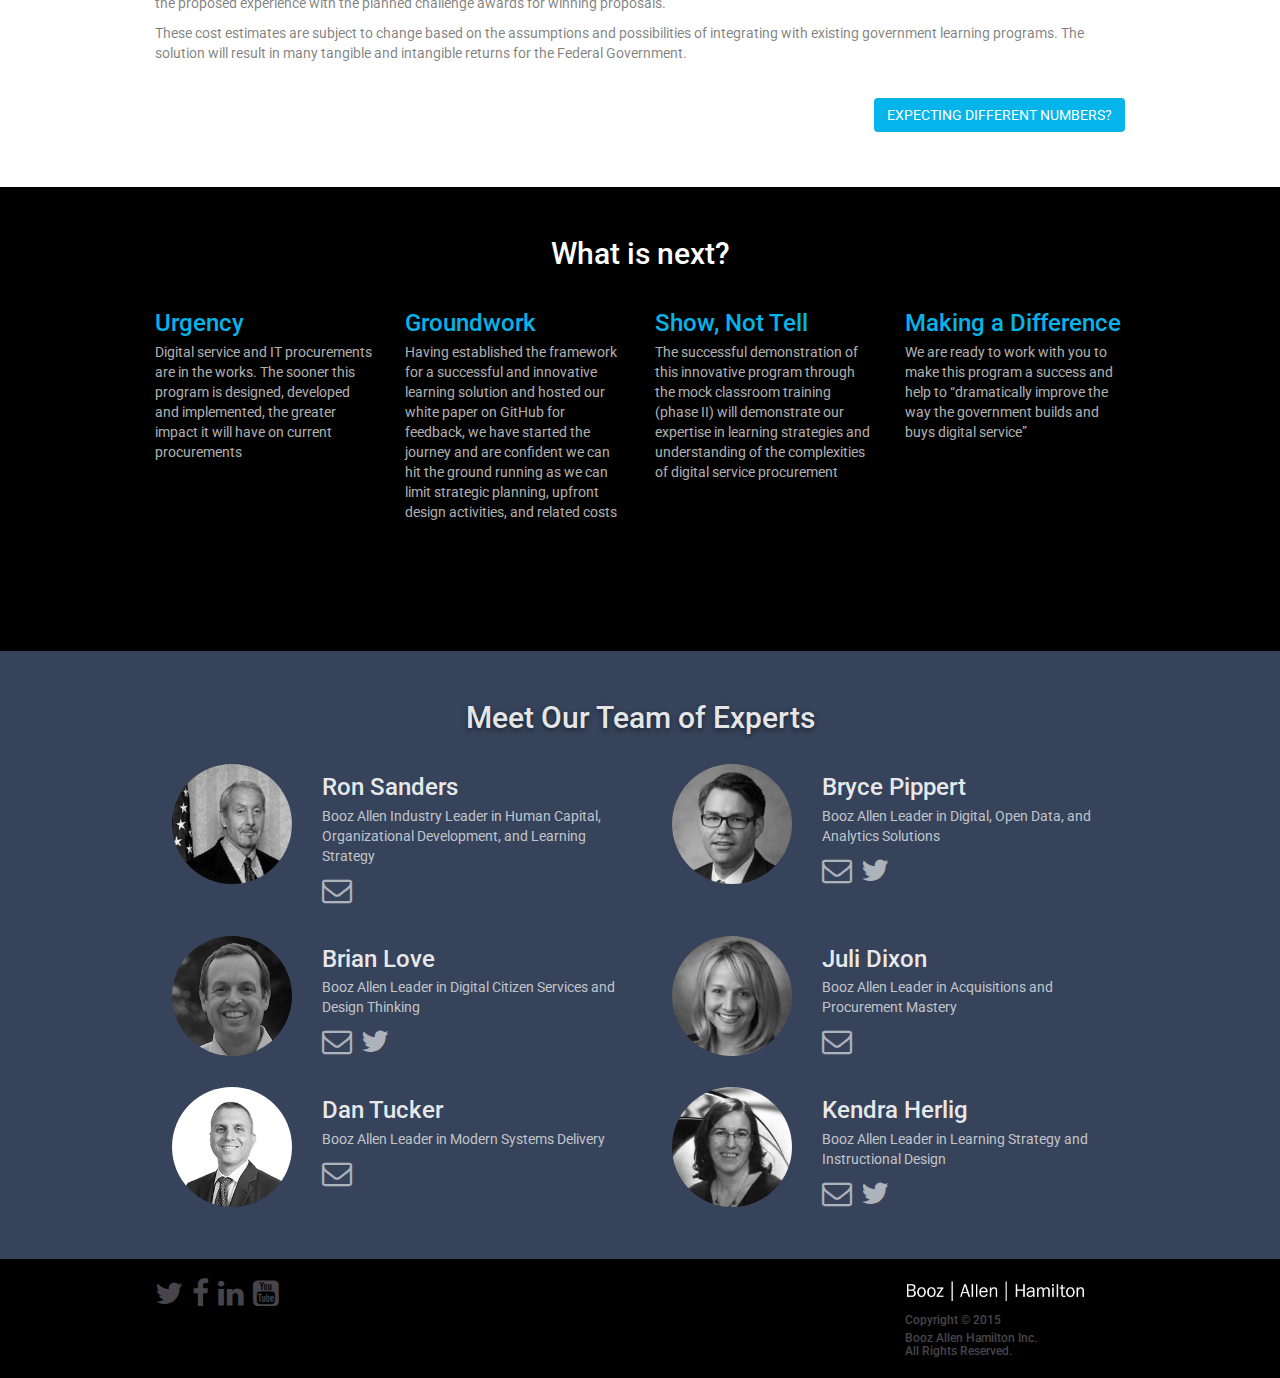
==== commit 66a5bfad: "updated to sticky nav" ====
--- a/pilot.html
+++ b/pilot.html
@@ -26,7 +26,7 @@
     <!-- Navigation Bloc -->
     <div id="b-nav" class="bloc-container">
       <div id="bloc-nav" class="d-mode">
-        <div class="bloc bgc-black d-bloc" id="nav-bloc">
+        <div class="bloc bgc-black d-bloc navbar-fixed-top" id="nav-bloc">
           <div class="container">
             <nav class="navbar row">
               <div class="navbar-header">
@@ -75,6 +75,7 @@
         </div>
       </div>
     </div>
+    <!-- Background Image Credit: https://www.flickr.com/photos/pmiaki/6800329716 -->
     <!-- home-hero END -->
 
     <!-- main-one -->
--- a/style.css
+++ b/style.css
@@ -253,6 +253,12 @@
 
 /* = NavBar
 -------------------------------------------------------------- */
+
+.navbar-nav li a:hover{
+	color: white !important;
+}
+
+
 
 .navbar{
 	margin-bottom: 0;
@@ -728,4 +734,4 @@
         margin-top: 50px;
         margin-bottom: 50px;
     }
-}+}
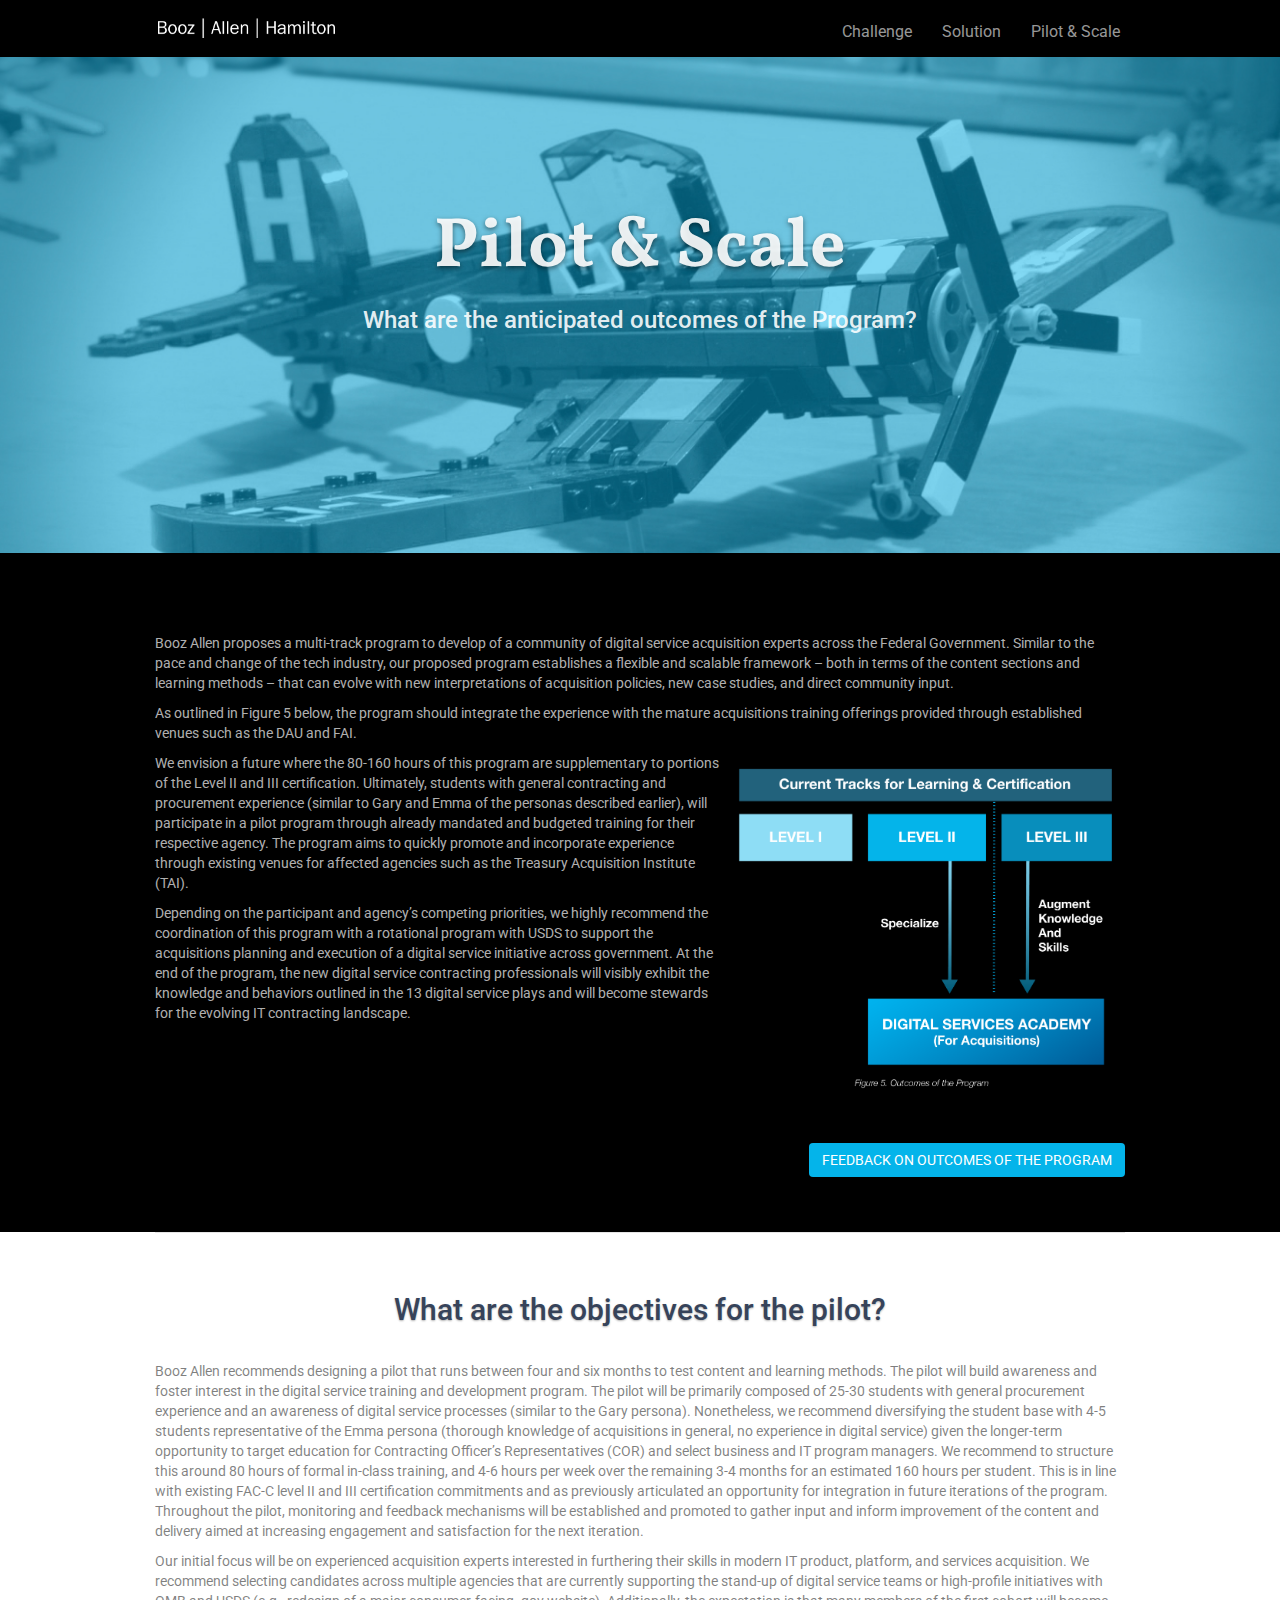
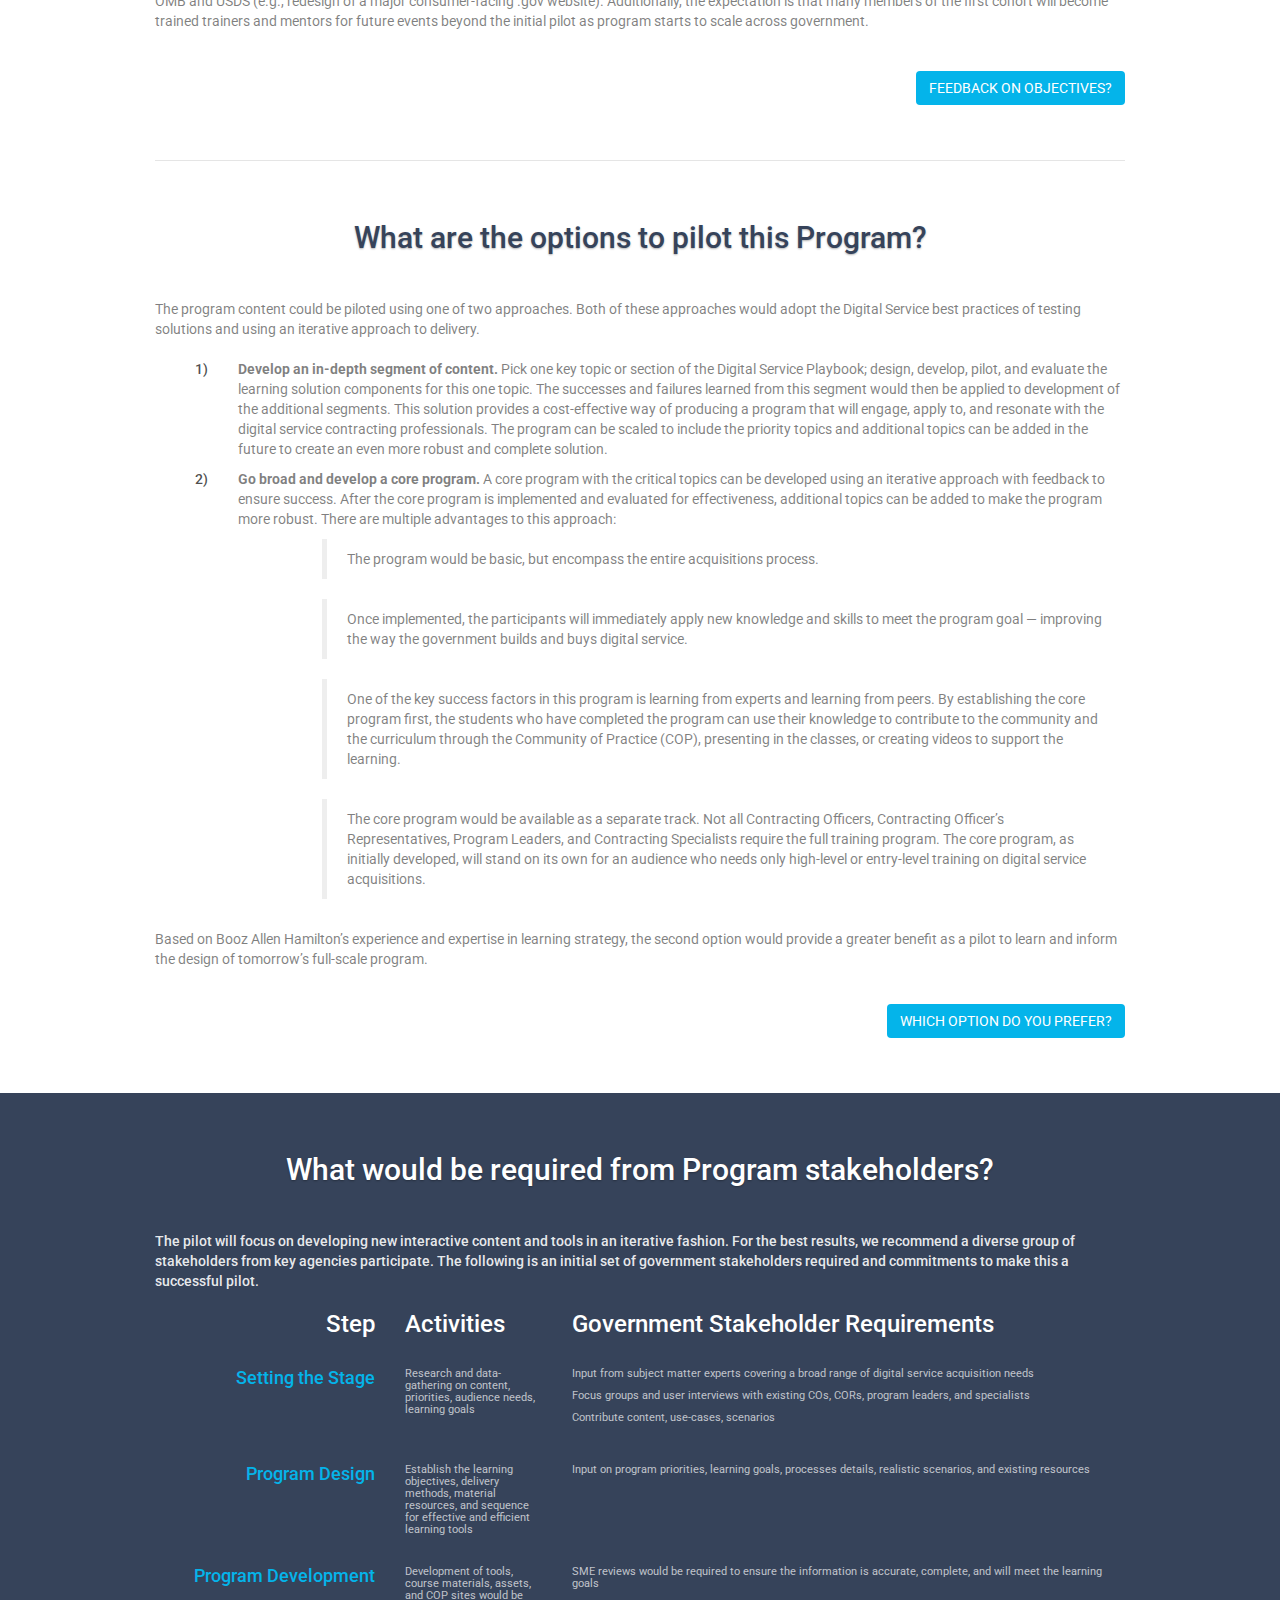
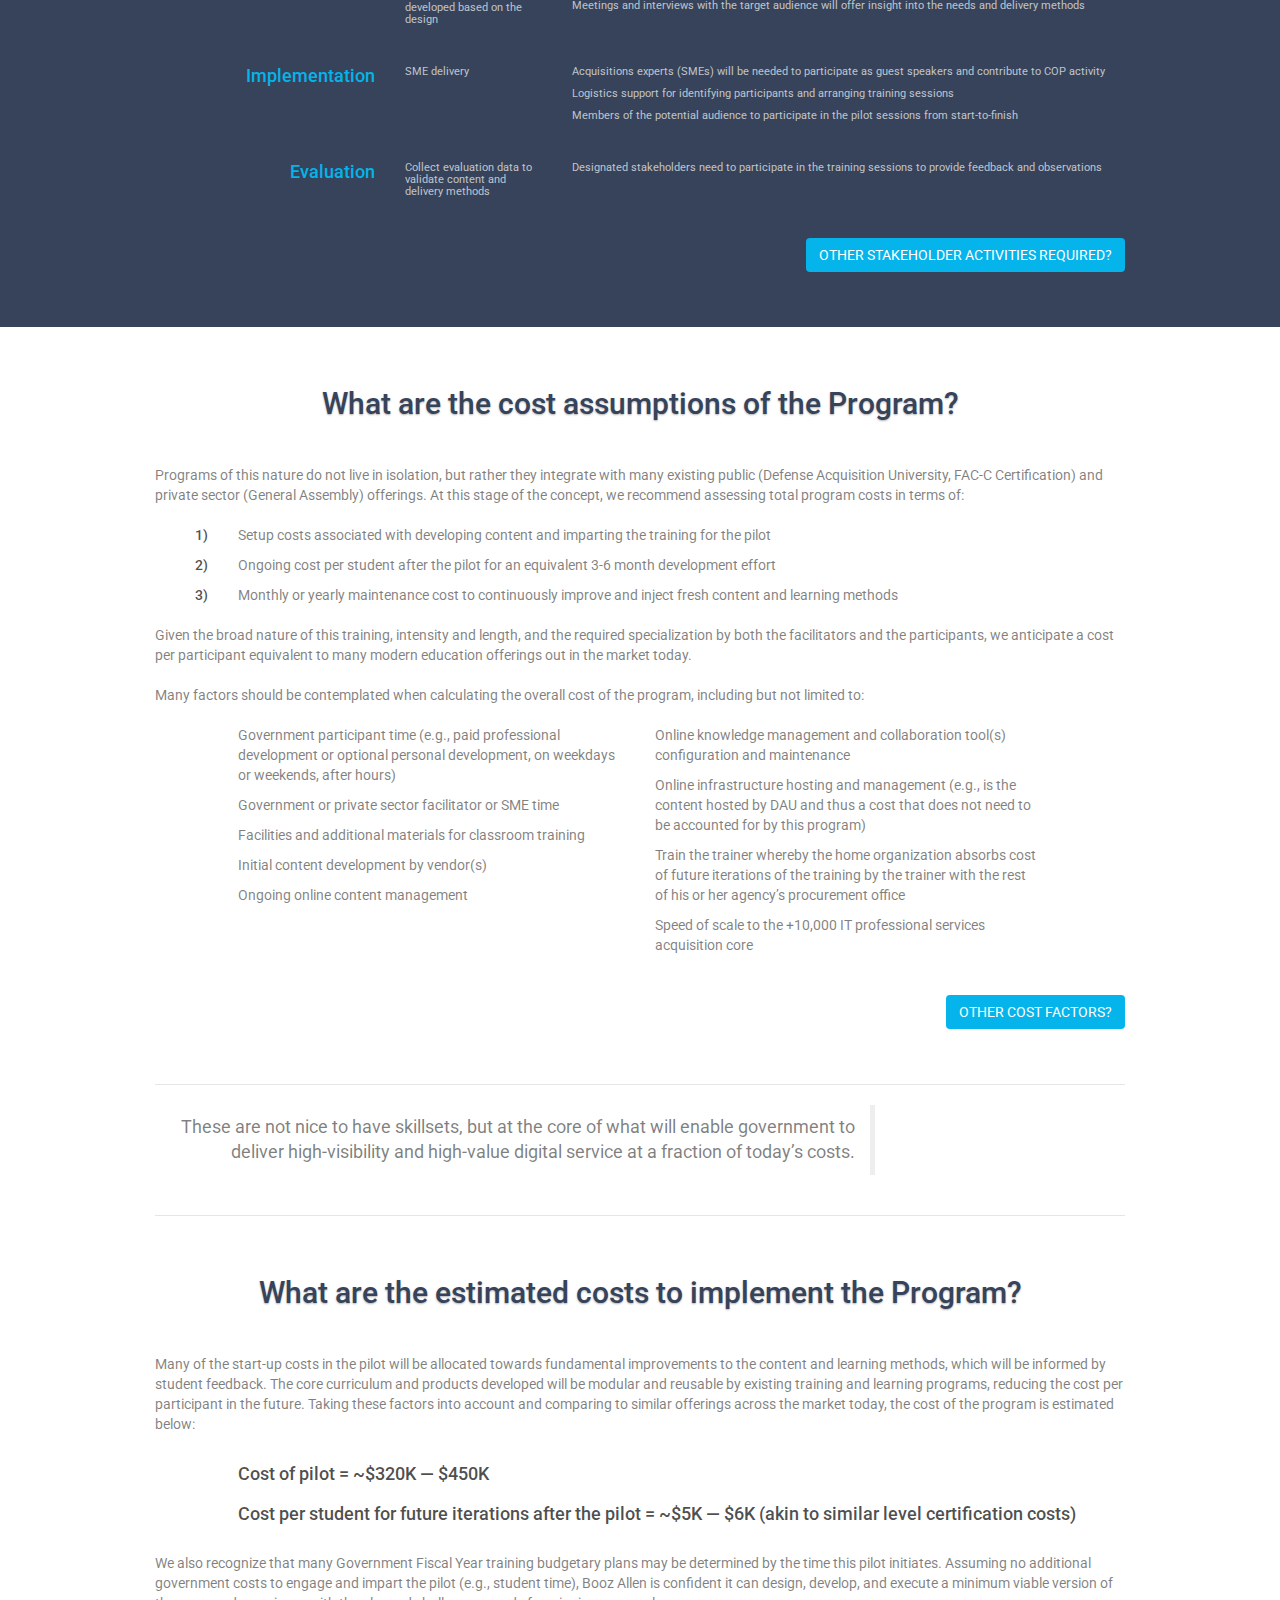
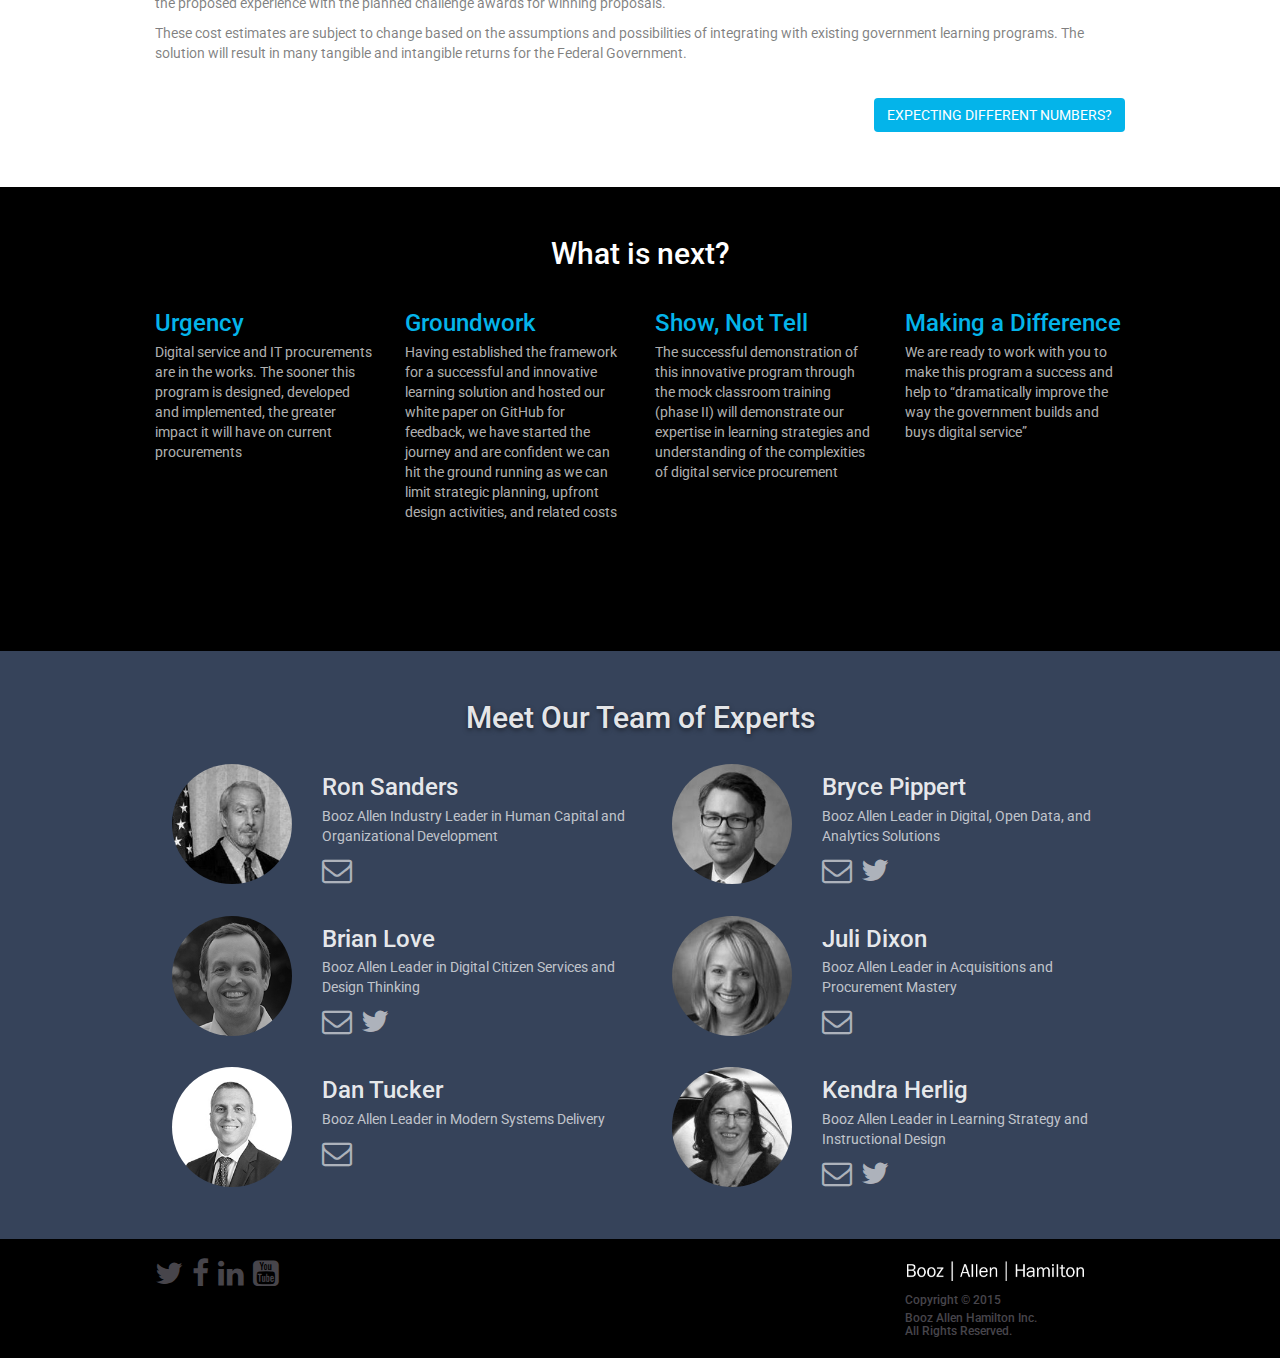
==== commit ad9dee64: "update logo link and contact bio" ====
--- a/pilot.html
+++ b/pilot.html
@@ -16,6 +16,27 @@
   <script src="./js/bootstrap.js"></script>
   <script src="./js/blocs.js"></script>
 
+  <!-- Google Analytics -->
+  <script>
+    (function(i, s, o, g, r, a, m) {
+      i['GoogleAnalyticsObject'] = r;
+      i[r] = i[r] || function() {
+        (i[r].q = i[r].q || []).push(arguments)
+      }, i[r].l = 1 * new Date();
+      a = s.createElement(o),
+        m = s.getElementsByTagName(o)[0];
+      a.async = 1;
+      a.src = g;
+      m.parentNode.insertBefore(a, m)
+    })(window, document, 'script', '//www.google-analytics.com/analytics.js', 'ga');
+
+    ga('create', 'UA-63076956-2', 'auto', {
+      'cookiePath': '/digital-service-academy/'
+    });
+    ga('send', 'pageview');
+  </script>
+  <!-- Google Analytics END -->
+
   <title>Pilot - Digital Service Academy</title>
 </head>
 
@@ -30,7 +51,7 @@
           <div class="container">
             <nav class="navbar row">
               <div class="navbar-header">
-                <a class="navbar-brand" href="index.html">
+                <a class="navbar-brand" href="http://bah.com">
                   <img src="img/booz-allen-logo.png" height="25px" />
                 </a>
                 <button id="nav-toggle" type="button" class="ui-navbar-toggle navbar-toggle" data-toggle="collapse" data-target=".navbar-1">
@@ -645,7 +666,7 @@
               Ron Sanders
             </h3>
             <p>
-              Booz Allen Industry Leader in Human Capital, Organizational Development, and Learning Strategy
+              Booz Allen Industry Leader in Human Capital and Organizational Development
             </p>
             <a href="mailto:sanders_ron@bah.com" target="_blank">
               <span class="fa fa-envelope-o icon icon-mail icon-md pull-left"></span>
@@ -795,27 +816,6 @@
   </div>
   <!-- Main container END -->
 
-  <script>
-    (function(i, s, o, g, r, a, m) {
-      i['GoogleAnalyticsObject'] = r;
-      i[r] = i[r] || function() {
-        (i[r].q = i[r].q || []).push(arguments)
-      }, i[r].l = 1 * new Date();
-      a = s.createElement(o),
-        m = s.getElementsByTagName(o)[0];
-      a.async = 1;
-      a.src = g;
-      m.parentNode.insertBefore(a, m)
-    })(window, document, 'script', '//www.google-analytics.com/analytics.js', 'ga');
-
-    ga('create', 'UA-63076956-2', 'auto');
-    ga('send', 'pageview');
-  </script>
-
 </body>
 
-<!-- Google Analytics -->
-
-<!-- Google Analytics END -->
-
 </html>